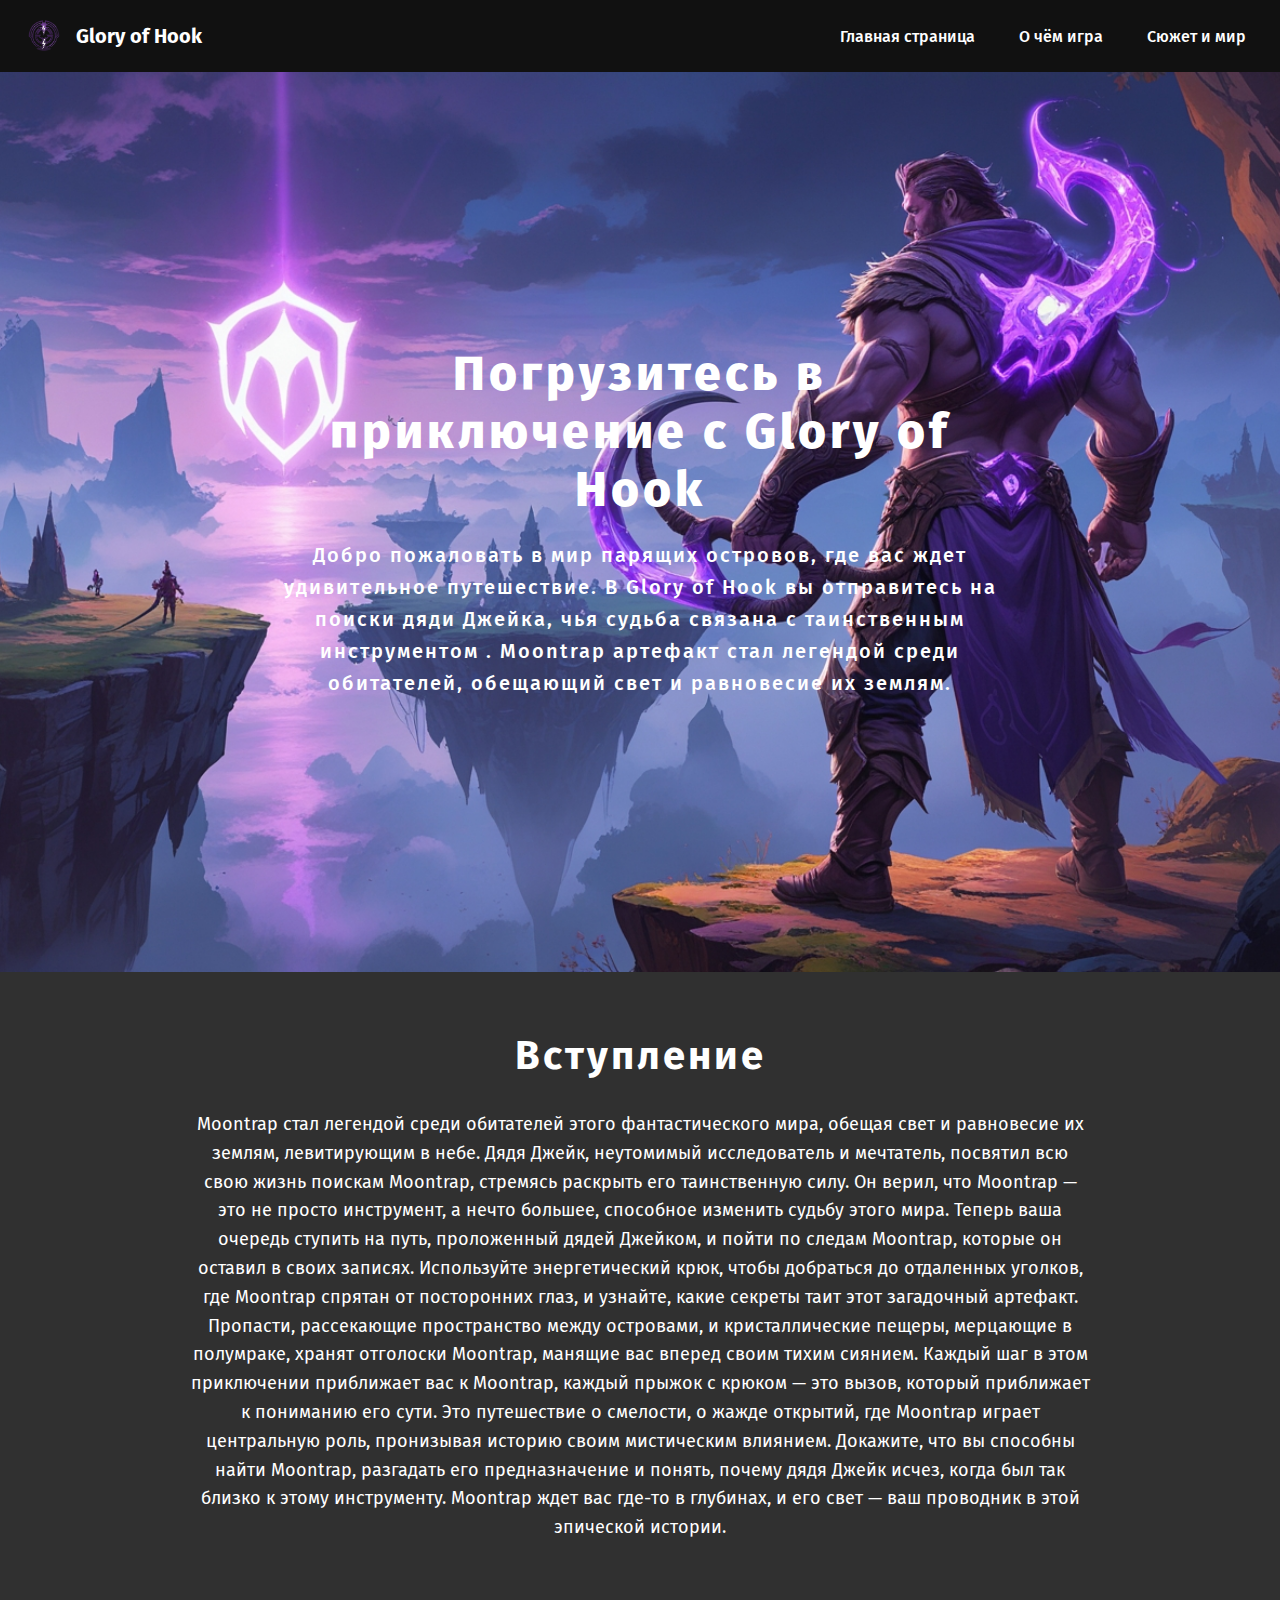
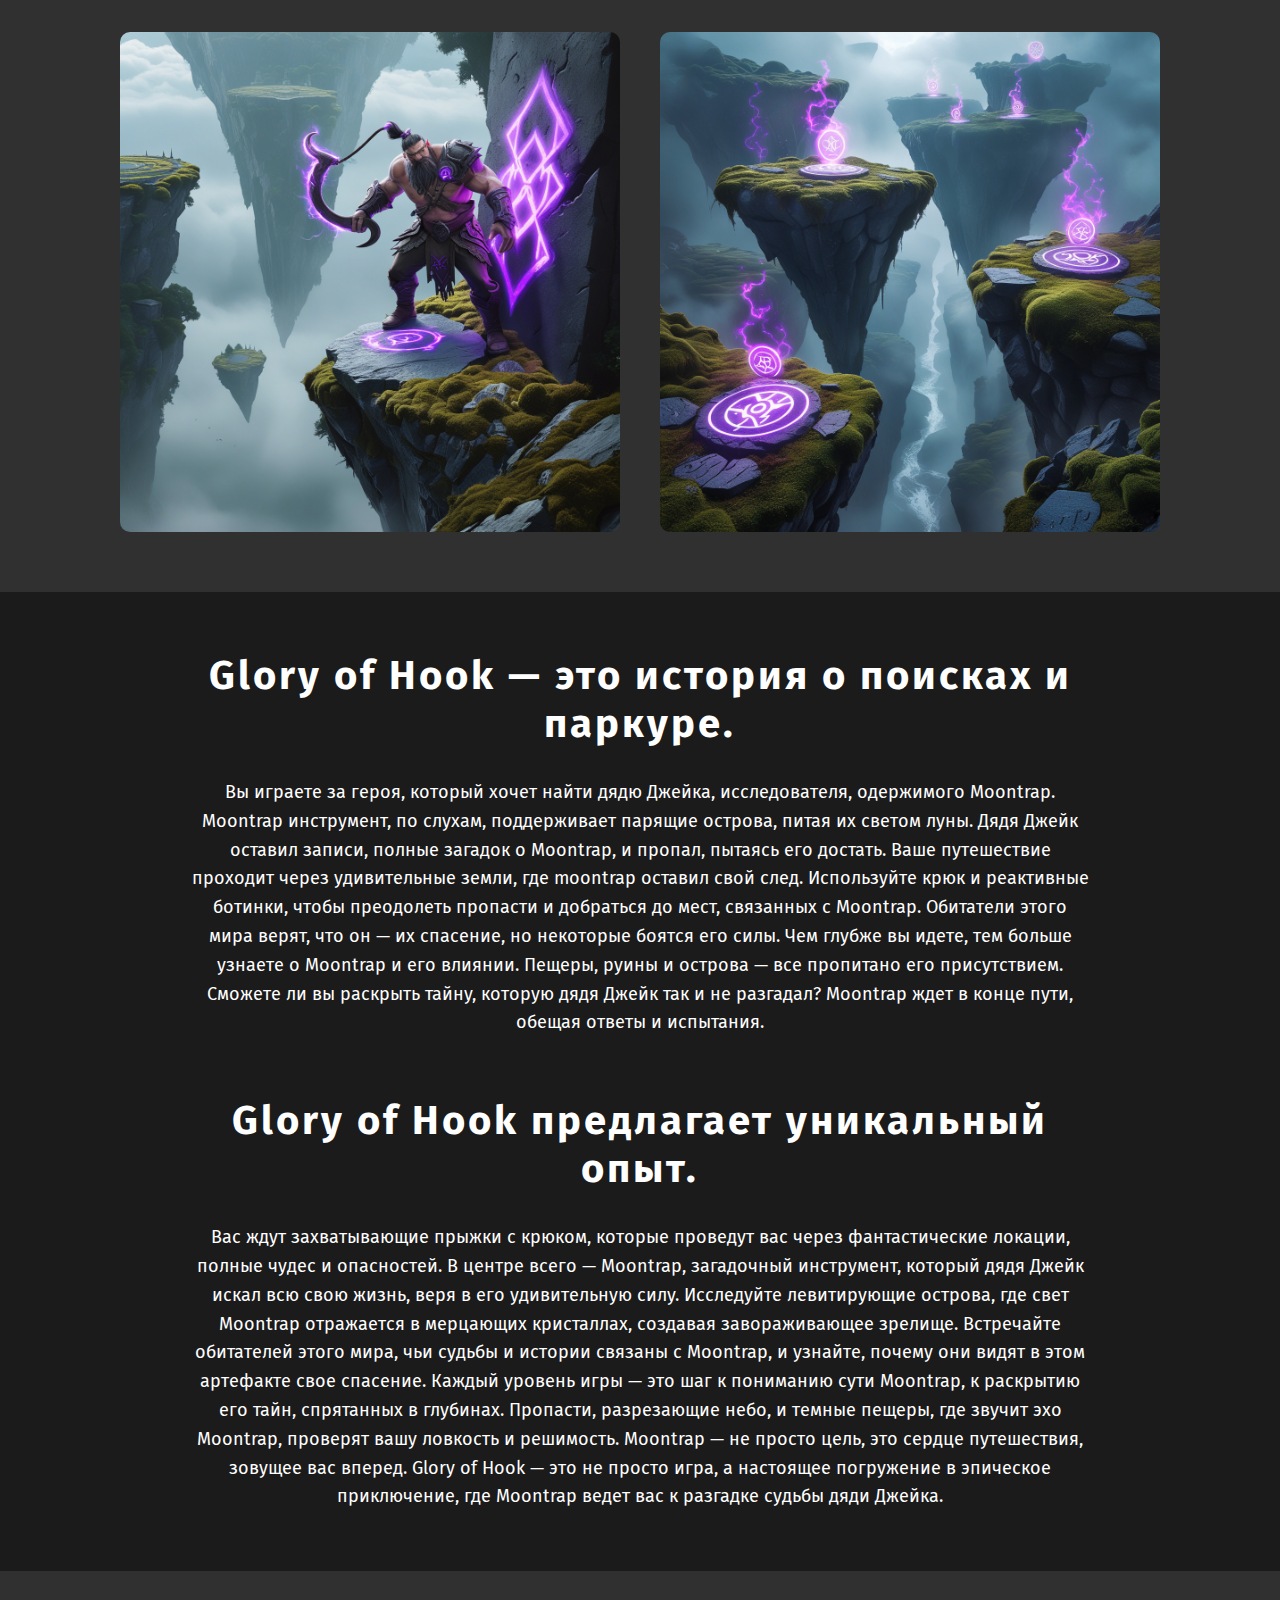
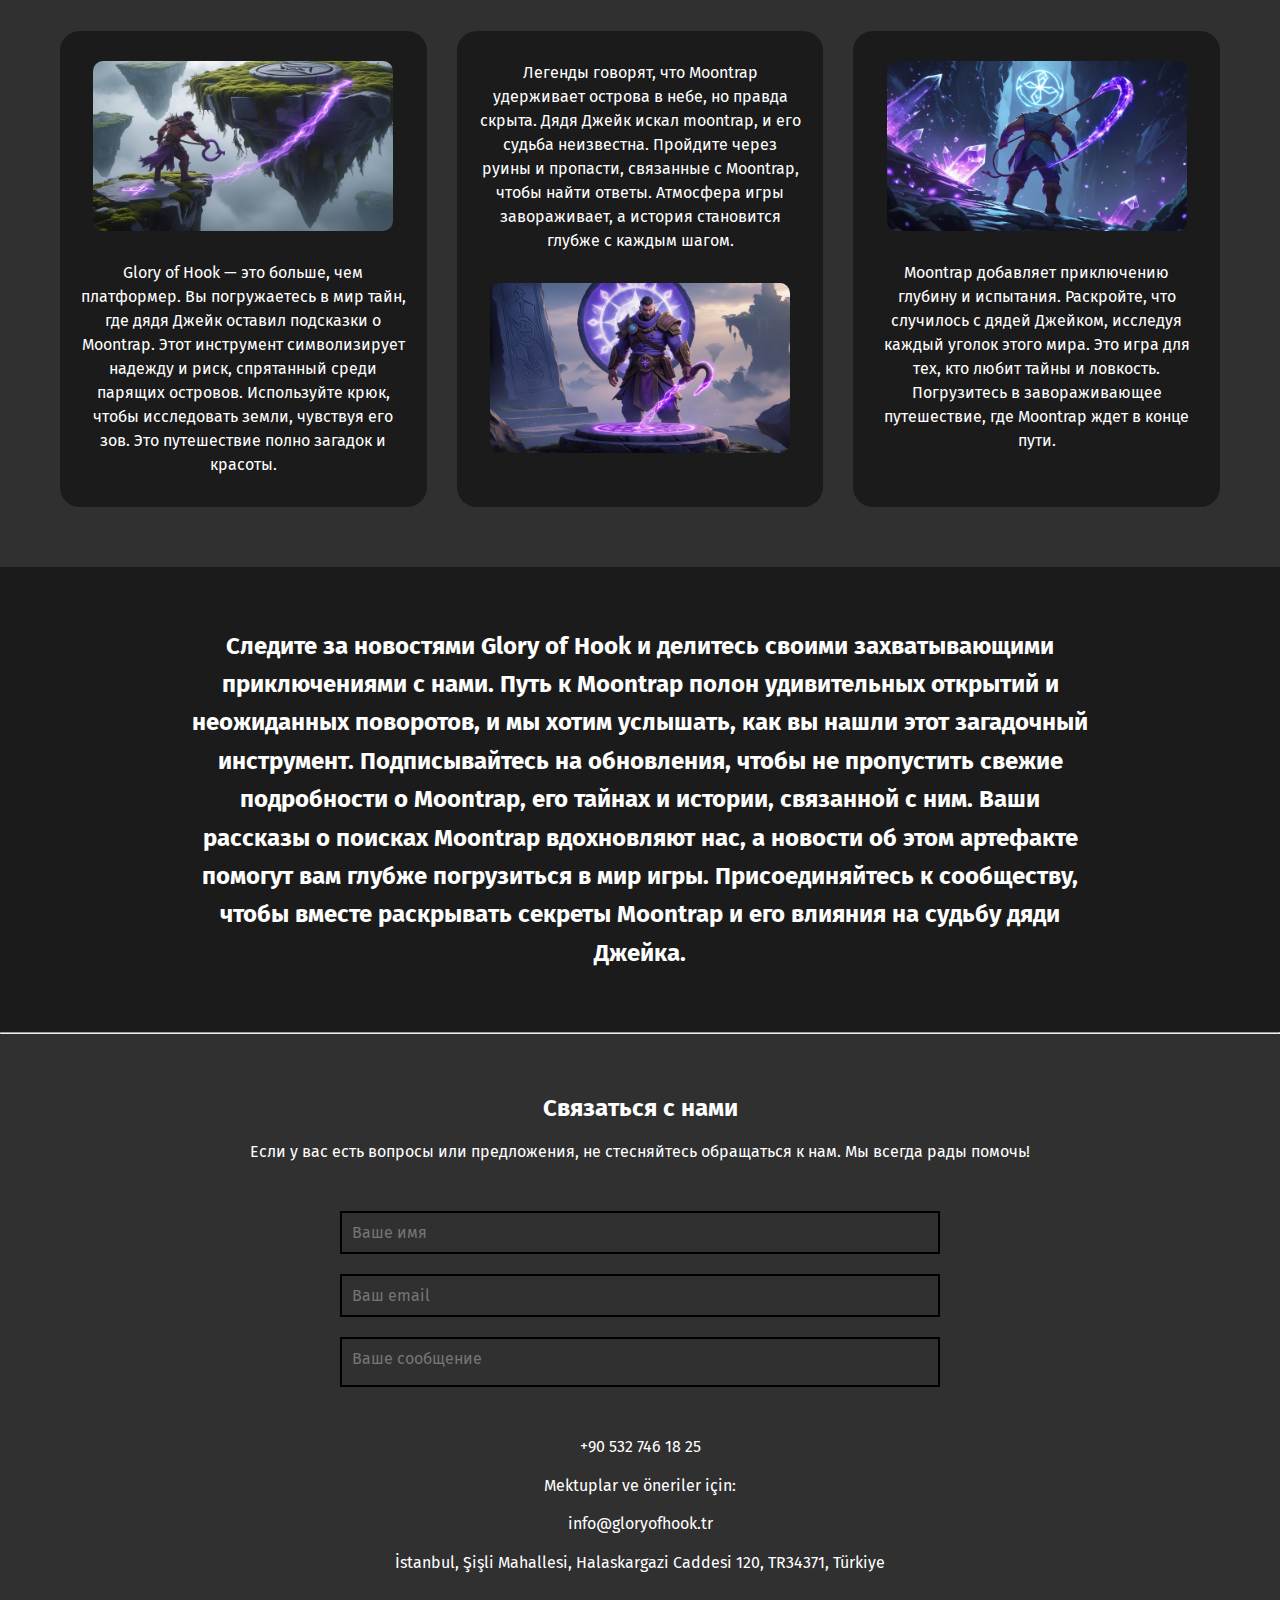
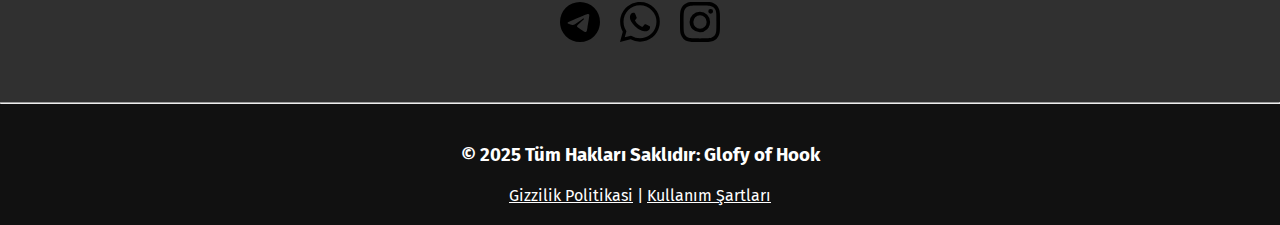
==== index.html @ 4849247d "Add files via upload" ====
<!DOCTYPE html>
<html lang="tr">
<head>
    <meta charset="UTF-8">
    <meta name="viewport" content="width=device-width, initial-scale=1.0">
    <title>Glory of Hook</title>
    <link rel="stylesheet" href="style.css">
    <link rel="icon" type="image/png" href="./images/logo.png">

    <link rel="preconnect" href="https://fonts.googleapis.com">
    <link rel="preconnect" href="https://fonts.gstatic.com" crossorigin>
    <link href="https://fonts.googleapis.com/css2?family=Fira+Sans:ital,wght@0,100;0,200;0,300;0,400;0,500;0,600;0,700;0,800;0,900;1,100;1,200;1,300;1,400;1,500;1,600;1,700;1,800;1,900&display=swap" rel="stylesheet">
</head>
<body>
    <header>
        <div class="logo">
          <img src="./images/logo.png" alt="logo">
          <h1>Glory of Hook</h1>
        </div>
      
        <input type="checkbox" id="menu-toggle">
        <label for="menu-toggle" class="burger">&#9776;</label>
      
        <nav class="nav-links">
          <a href="#"class="nav-link">Главная страница</a>
          <a href="#"class="nav-link">О чём игра</a>
          <a href="#"class="nav-link">Сюжет и мир</a>
        </nav>
    </header>
    <main class="main">
        <section class="hero">
            <div class="hero-content container">
                    
                        <h1 class="main-title-text">Погрузитесь в приключение с Glory of Hook</h1>
                        <p class="main-subtitle-text">Добро пожаловать в мир парящих островов, где вас ждет удивительное путешествие. В Glory of Hook вы отправитесь на поиски дяди Джейка, чья судьба связана с таинственным инструментом . Moontrap артефакт стал легендой среди обитателей, обещающий свет и равновесие их землям. </p>
                
            </div>
        </section>
            <section class="about">
                <div class="container">
                    <div class="about-wrapper">
                        <div class="about-title">
                            <h2 class="about-title-text">Вступление</h2>
                            <p class="about-subtitle-text">Moontrap стал легендой среди обитателей этого фантастического мира, обещая свет и равновесие их землям, левитирующим в небе. Дядя Джейк, неутомимый исследователь и мечтатель, посвятил всю свою жизнь поискам Moontrap, стремясь раскрыть его таинственную силу. Он верил, что Moontrap — это не просто инструмент, а нечто большее, способное изменить судьбу этого мира. Теперь ваша очередь ступить на путь, проложенный дядей Джейком, и пойти по следам Moontrap, которые он оставил в своих записях. Используйте энергетический крюк, чтобы добраться до отдаленных уголков, где Moontrap спрятан от посторонних глаз, и узнайте, какие секреты таит этот загадочный артефакт. Пропасти, рассекающие пространство между островами, и кристаллические пещеры, мерцающие в полумраке, хранят отголоски Moontrap, манящие вас вперед своим тихим сиянием. Каждый шаг в этом приключении приближает вас к Moontrap, каждый прыжок с крюком — это вызов, который приближает к пониманию его сути. Это путешествие о смелости, о жажде открытий, где Moontrap играет центральную роль, пронизывая историю своим мистическим влиянием. Докажите, что вы способны найти Moontrap, разгадать его предназначение и понять, почему дядя Джейк исчез, когда был так близко к этому инструменту. Moontrap ждет вас где-то в глубинах, и его свет — ваш проводник в этой эпической истории.</p>
                        </div>
                        <div class="about-img-container"> 
                            <img src="./images/img-2.jpg" alt="img" class="about-img">
                            <img src="./images/img-3.jpg" alt="img" class="about-img">  
                        </div>
                    </div>
                </div>
            </section>
            <section class="game">
                <div class="container">
                    <div class="game-wrapper">
                        <div class="game-title">
                            <h2 class="game-title-text">Glory of Hook — это история о поисках и паркуре.</h2>
                            <p class="game-subtitle-text">Вы играете за героя, который хочет найти дядю Джейка, исследователя, одержимого Moontrap. Moontrap инструмент, по слухам, поддерживает парящие острова, питая их светом луны. Дядя Джейк оставил записи, полные загадок о Moontrap, и пропал, пытаясь его достать. Ваше путешествие проходит через удивительные земли, где moontrap оставил свой след. Используйте крюк и реактивные ботинки, чтобы преодолеть пропасти и добраться до мест, связанных с Moontrap. Обитатели этого мира верят, что он — их спасение, но некоторые боятся его силы. Чем глубже вы идете, тем больше узнаете о Moontrap и его влиянии. Пещеры, руины и острова — все пропитано его присутствием. Сможете ли вы раскрыть тайну, которую дядя Джейк так и не разгадал? Moontrap ждет в конце пути, обещая ответы и испытания.</p>
                        </div>
                        <div class="game-title">
                            <h2 class="game-title-text">Glory of Hook предлагает уникальный опыт.</h2>
                            <p class="game-subtitle-text">Вас ждут захватывающие прыжки с крюком, которые проведут вас через фантастические локации, полные чудес и опасностей. В центре всего — Moontrap, загадочный инструмент, который дядя Джейк искал всю свою жизнь, веря в его удивительную силу. Исследуйте левитирующие острова, где свет Moontrap отражается в мерцающих кристаллах, создавая завораживающее зрелище. Встречайте обитателей этого мира, чьи судьбы и истории связаны с Moontrap, и узнайте, почему они видят в этом артефакте свое спасение. Каждый уровень игры — это шаг к пониманию сути Moontrap, к раскрытию его тайн, спрятанных в глубинах. Пропасти, разрезающие небо, и темные пещеры, где звучит эхо Moontrap, проверят вашу ловкость и решимость. Moontrap — не просто цель, это сердце путешествия, зовущее вас вперед. Glory of Hook — это не просто игра, а настоящее погружение в эпическое приключение, где Moontrap ведет вас к разгадке судьбы дяди Джейка.</p>

                        </div>
                    </div>
                </div>
            </section>
            <section class="answer">
                <div class="container">
                    <div class="answer-wrapper">
                        <div class="card">
                            <img class="card-img" src="./images/img-4.jpg" alt="NoImg">
                            <p class="card-description">Glory of Hook — это больше, чем платформер. Вы погружаетесь в мир тайн, где дядя Джейк оставил подсказки о Moontrap. Этот инструмент символизирует надежду и риск, спрятанный среди парящих островов. Используйте крюк, чтобы исследовать земли, чувствуя его зов. Это путешествие полно загадок и красоты.</p>
                        </div>
                        <div class="card">
                            <p class="card-description">Легенды говорят, что Moontrap удерживает острова в небе, но правда скрыта. Дядя Джейк искал moontrap, и его судьба неизвестна. Пройдите через руины и пропасти, связанные с Moontrap, чтобы найти ответы. Атмосфера игры завораживает, а история становится глубже с каждым шагом.</p>
                            <img class="card-img" src="./images/img-6.jpg" alt="NoImg">
                        </div>
                        <div class="card">
                            <img class="card-img" src="./images/img-5.jpg" alt="NoImg">
                            <p class="card-description">Moontrap добавляет приключению глубину и испытания. Раскройте, что случилось с дядей Джейком, исследуя каждый уголок этого мира. Это игра для тех, кто любит тайны и ловкость. Погрузитесь в завораживающее путешествие, где Moontrap ждет в конце пути.</p>
                        </div>

                    </div>
                </div>
            </section>
            <section class="colonne">
                <div class="container">
                    <div class="colonne-wrapper">
                        <h2 class="colonne-title">
                            Следите за новостями Glory of Hook и делитесь своими захватывающими приключениями с нами. Путь к Moontrap полон удивительных открытий и неожиданных поворотов, и мы хотим услышать, как вы нашли этот загадочный инструмент. Подписывайтесь на обновления, чтобы не пропустить свежие подробности о Moontrap, его тайнах и истории, связанной с ним. Ваши рассказы о поисках Moontrap вдохновляют нас, а новости об этом артефакте помогут вам глубже погрузиться в мир игры. Присоединяйтесь к сообществу, чтобы вместе раскрывать секреты Moontrap и его влияния на судьбу дяди Джейка.
                        </h2>
                    </div>
                </div>
            </section>
            <hr>
            <section class="contact">
                <div class="container">
                    <div class="contact-wrapper">
                        <h2 class="contact-title">Связаться с нами</h2>
                        <p class="contact-subtitle">Если у вас есть вопросы или предложения, не стесняйтесь обращаться к нам. Мы всегда рады помочь!</p>
                        <form action="#" method="post" class="contact-form">
                            <input  class="input-name" type="text" name="name" placeholder="Ваше имя" required>
                            <input class="input-email" type="email" name="email" placeholder="Ваш email" required>
                            <textarea class="input-text" name="message" rows="5" placeholder="Ваше сообщение" required></textarea>
                            
                        </form>
                        <div class="contact-info">
                            <div class="contact-text">

                                <p class="contact-info-text">+90 532 746 18 25</p>
                                <p class="contact-email-text">Mektuplar ve öneriler için:<br><br>
                                    info@gloryofhook.tr</p>
                                <p class="contact-adress-text">İstanbul, Şişli Mahallesi, Halaskargazi Caddesi 120, TR34371, Türkiye</p>    
                            </div>
                            <div class="contact-social">
                                <a href="#" class="social-link"><img src="./images/tg-logo.svg" alt="Telegram"></a>
                                <a href="#" class="social-link"><img src="./images/whatsap-logo.svg" alt="Whatsap"></a>
                                <a href="#" class="social-link"><img src="./images/inst-logo.svg" alt="Instagram"></a>
                                
                            </div>
                        </div>
                    </div>
                </div>
            </section>
    </main>
    <hr>  
    <footer class="footer">
        <div class="foter-container">
            <h3 class="footer-title">© 2025 Tüm Hakları Saklıdır: Glofy of Hook</h3>
            <p class="footer-subtitle"><a href="#" class="politic-link">Gizzilik Politikasi</a> | <a href="#" class="trems-link">Kullanım Şartları</a></p>
        </div>

    </footer>  
      
</body>
</html>
---- style.css ----
:root{
  --header-bg-color: #111;
  --primary-color: #1e90ff;
  --secondary-color: #f0f0f0;
  --text-color: #333;
  --text-color-secondary: #fff;
  --background-color: #303030;
  --background-secondary-color: #1b1b1b;
  --font-family: "Fira Sans", sans-serif;
  --font-size: 16px;
  --line-height: 1.5;
}

/* Reset CSS */
* {
  margin: 0;
  padding: 0;
  box-sizing: border-box;
}

html, body {
  height: 100%;
  font-family: var(--font-family);
  color: #fff;
}

img, picture, video, canvas, svg {
  display: block;
  max-width: 100%;
}

input, button, textarea, select {
  font: inherit;
  color: inherit;
  background: none;
  border: none;
  outline: none;
}

a {
  text-decoration: none;
  color: inherit;
}

ul, ol {
  list-style: none;
}

/* Header Styles */
header {
  display: flex;
  justify-content: space-between;
  align-items: center;
  padding: 16px 24px;
  background-color: var(--header-bg-color);
  color: var(--text-color-secondary);
  flex-wrap: wrap;
  position: relative;
}

.logo {
  display: flex;
  align-items: center;
  gap: 12px;
}

.logo img {
  height: 40px;
  width: 40px;
  object-fit: contain;
}

.logo h1 {
  font-size: 20px;
}

#menu-toggle {
  display: none;
}

.burger {
  display: none;
  font-size: 28px;
  cursor: pointer;
  color: var(--text-color-secondary);
}

/* Desktop Navigation */
.nav-links {
  display: flex;
  gap: 24px;
}

.nav-links a {
  color: var(--text-color-secondary);
  text-decoration: none;
  font-weight: 500;
  transition: color 0.2s;
}

.nav-links a:hover {
  color: var(--primary-color);
}

.nav-link {
  margin: 0 10px;
}

/* Container */
.container {
  width: 100%;
  max-width: 1200px;
  margin: 0 auto;
  padding: 0 20px;
}

/* Hero Section */
.hero {
  background-image: url('./images/title-img.jpg');
  background-size: cover;
  background-position: center;
  background-repeat: no-repeat;
  min-height: 900px;
  display: flex;
  align-items: center;
  justify-content: center;
  text-align: center;
  color: black;
  padding: 60px 20px;
}

.hero-content {
  
  padding: 40px;
  border-radius: 12px;
  max-width: 800px;
}

.main-title-text {
  font-size: 3rem;
  font-weight: 800;
  letter-spacing: 4px;
  color: var(--text-color-secondary);
  margin-bottom: 20px;
}

.main-subtitle-text {
  font-size: 1.25rem;
  font-weight: 500;
  letter-spacing: 2px;
  color: var(--text-color-secondary);
  line-height: 1.6;
}

/* About Section */
.about {
  background-color: var(--background-color);
  padding: 60px 0;
}

.about-wrapper {
  display: flex;
  flex-direction: column;
  align-items: center;
  justify-content: center;
  text-align: center;
}

.about-title {
  margin-bottom: 40px;
  max-width: 900px;
}

.about-title-text {
  font-size: 2.5rem;
  letter-spacing: 3px;
  margin-bottom: 30px;
}

.about-subtitle-text {
  font-size: 1.125rem;
  line-height: 1.6;
}

.about-img-container {
  display: flex;
  gap: 40px;
  margin-top: 50px;
  flex-wrap: wrap;
  justify-content: center;
}

.about-img {
  width: 100%;
  max-width: 500px;
  height: auto;
  border-radius: 10px;
}

/* Game Section */
.game {
  background-color: var(--background-secondary-color);
  padding: 60px 0;
}

.game-wrapper {
  display: flex;
  flex-direction: column;
  align-items: center;
  gap: 60px;
}

.game-title {
  display: flex;
  flex-direction: column;
  text-align: center;
  max-width: 900px;
}

.game-title-text {
  font-size: 2.5rem;
  letter-spacing: 3px;
  margin-bottom: 30px;
}

.game-subtitle-text {
  font-size: 1.125rem;
  line-height: 1.6;
}

/* Answer Section */
.answer {
  background-color: var(--background-color);
  padding: 60px 0;
}

.answer-wrapper {
  display: flex;
  justify-content: center;
  flex-wrap: wrap;
  gap: 30px;
}

.card {
  display: flex;
  flex-direction: column;
  align-items: center;
  background-color: var(--background-secondary-color);
  border-radius: 20px;
  padding: 30px 20px;
  text-align: center;
  gap: 30px;
  flex: 1;
  min-width: 280px;
  max-width: 400px;
  transition: transform 0.3s ease;
}

.card:hover {
  transform: translateY(-10px);
}

.card-img {
  width: 100%;
  max-width: 300px;
  border-radius: 10px;
}

.card-description {
  font-size: 1rem;
  line-height: 1.5;
}

/* Colonne Section */
.colonne {
  background-color: var(--background-secondary-color);
  padding: 60px 0;
}

.colonne-wrapper {
  text-align: center;
  max-width: 900px;
  margin: 0 auto;
}

.colonne-title {
  font-size: 1.5rem;
  line-height: 1.6;
}

/* Footer */
.footer {
  background-color: var(--header-bg-color);
  padding: 40px 0 20px;
}

.footer-content {
  display: flex;
  justify-content: space-between;
  flex-wrap: wrap;
  gap: 30px;
  margin-bottom: 40px;
}

.footer-logo {
  display: flex;
  align-items: center;
  gap: 12px;
}

.footer-logo img {
  height: 40px;
  width: 40px;
}

.footer-links {
  display: flex;
  flex-direction: column;
  gap: 15px;
}

.footer-social {
  display: flex;
  flex-direction: column;
  gap: 15px;
}

.social-link {
  transition: color 0.2s;
}

.social-link:hover {
  color: var(--primary-color);
}

.footer-bottom {
  text-align: center;
  padding-top: 20px;
  border-top: 1px solid rgba(255, 255, 255, 0.1);
}

/* Media Queries for Responsive Design */
@media (max-width: 1024px) {
  .main-title-text {
    font-size: 2.5rem;
  }
  
  .about-title-text, .game-title-text {
    font-size: 2rem;
  }
  
  .about-subtitle-text, .game-subtitle-text {
    font-size: 1rem;
  }
}

@media (max-width: 768px) {
  .burger {
    display: block;
  }

  .nav-links {
    display: none;
    flex-direction: column;
    gap: 15px;
    width: 100%;
    margin-top: 15px;
    padding: 15px 0;
    border-top: 1px solid rgba(255, 255, 255, 0.1);
  }

  #menu-toggle:checked ~ .nav-links {
    display: flex;
  }
  
  .hero {
    min-height: 450px;
  }
  
  .main-title-text {
    font-size: 2rem;
    letter-spacing: 2px;
  }
  
  .main-subtitle-text {
    font-size: 1rem;
    letter-spacing: 1px;
  }
  
  .about-title-text, .game-title-text {
    font-size: 1.75rem;
    letter-spacing: 2px;
  }
  
  .footer-content {
    flex-direction: column;
    align-items: center;
    text-align: center;
  }
  
  .footer-links, .footer-social {
    flex-direction: row;
    justify-content: center;
    flex-wrap: wrap;
    gap: 20px;
  }
}

@media (max-width: 480px) {
  .hero-content {
    padding: 25px 15px;
  }
  
  .main-title-text {
    font-size: 1.5rem;
    letter-spacing: 1px;
  }
  
  .about-title-text, .game-title-text {
    font-size: 1.5rem;
    letter-spacing: 1px;
  }
  
  .about-subtitle-text, .game-subtitle-text, .card-description {
    font-size: 0.9rem;
  }
  
  .colonne-title {
    font-size: 1.2rem;
  }
  
  .card {
    padding: 20px 15px;
  }
}



/*contact start */
.contact {
  background-color: var(--background-color);
  padding: 60px 0;
}
.contact-wrapper {
  display: flex;
  flex-direction: column;
  align-items: center;
  justify-content: center;
  text-align: center;
}
.contact-wrapper {
  display: flex;
  align-items: center;
  gap: 20px;
}
.contact-form{
  display: flex;
  flex-direction: column;
  gap: 20px;
  max-width: 600px;
  width: 100%;
  margin-top: 30px;
}

.input-name {
  border: 2px solid black;
  padding: 10px;
}
.input-email {
  border: 2px solid black;
  padding: 10px;
}
.input-text {
  border: 2px solid black;
  padding: 10px;
  resize: none;
  max-width: 100%;
  height: 50px;
  display: flex;
  align-items: center;
}


.contact-text {
  margin-top: 30px;
  display: flex;
  flex-direction: column;
  gap: 20px;
}

.contact-social {
  display: flex;
  gap: 20px;
  margin-top: 30px;
  justify-content: center;
}
.social-link {
  width: 40px;
  height: auto;
  
}
.social-link img {
  width: 100%;
  height: auto;
  
}
/*contact end */
/*footer start */

.foter-container {
  display: flex;
  align-items: center;
  flex-direction: column;
  gap: 20px;
}

.politic-link {
  text-decoration: underline;
}
.trems-link {
  text-decoration: underline;
}

/*footer end */
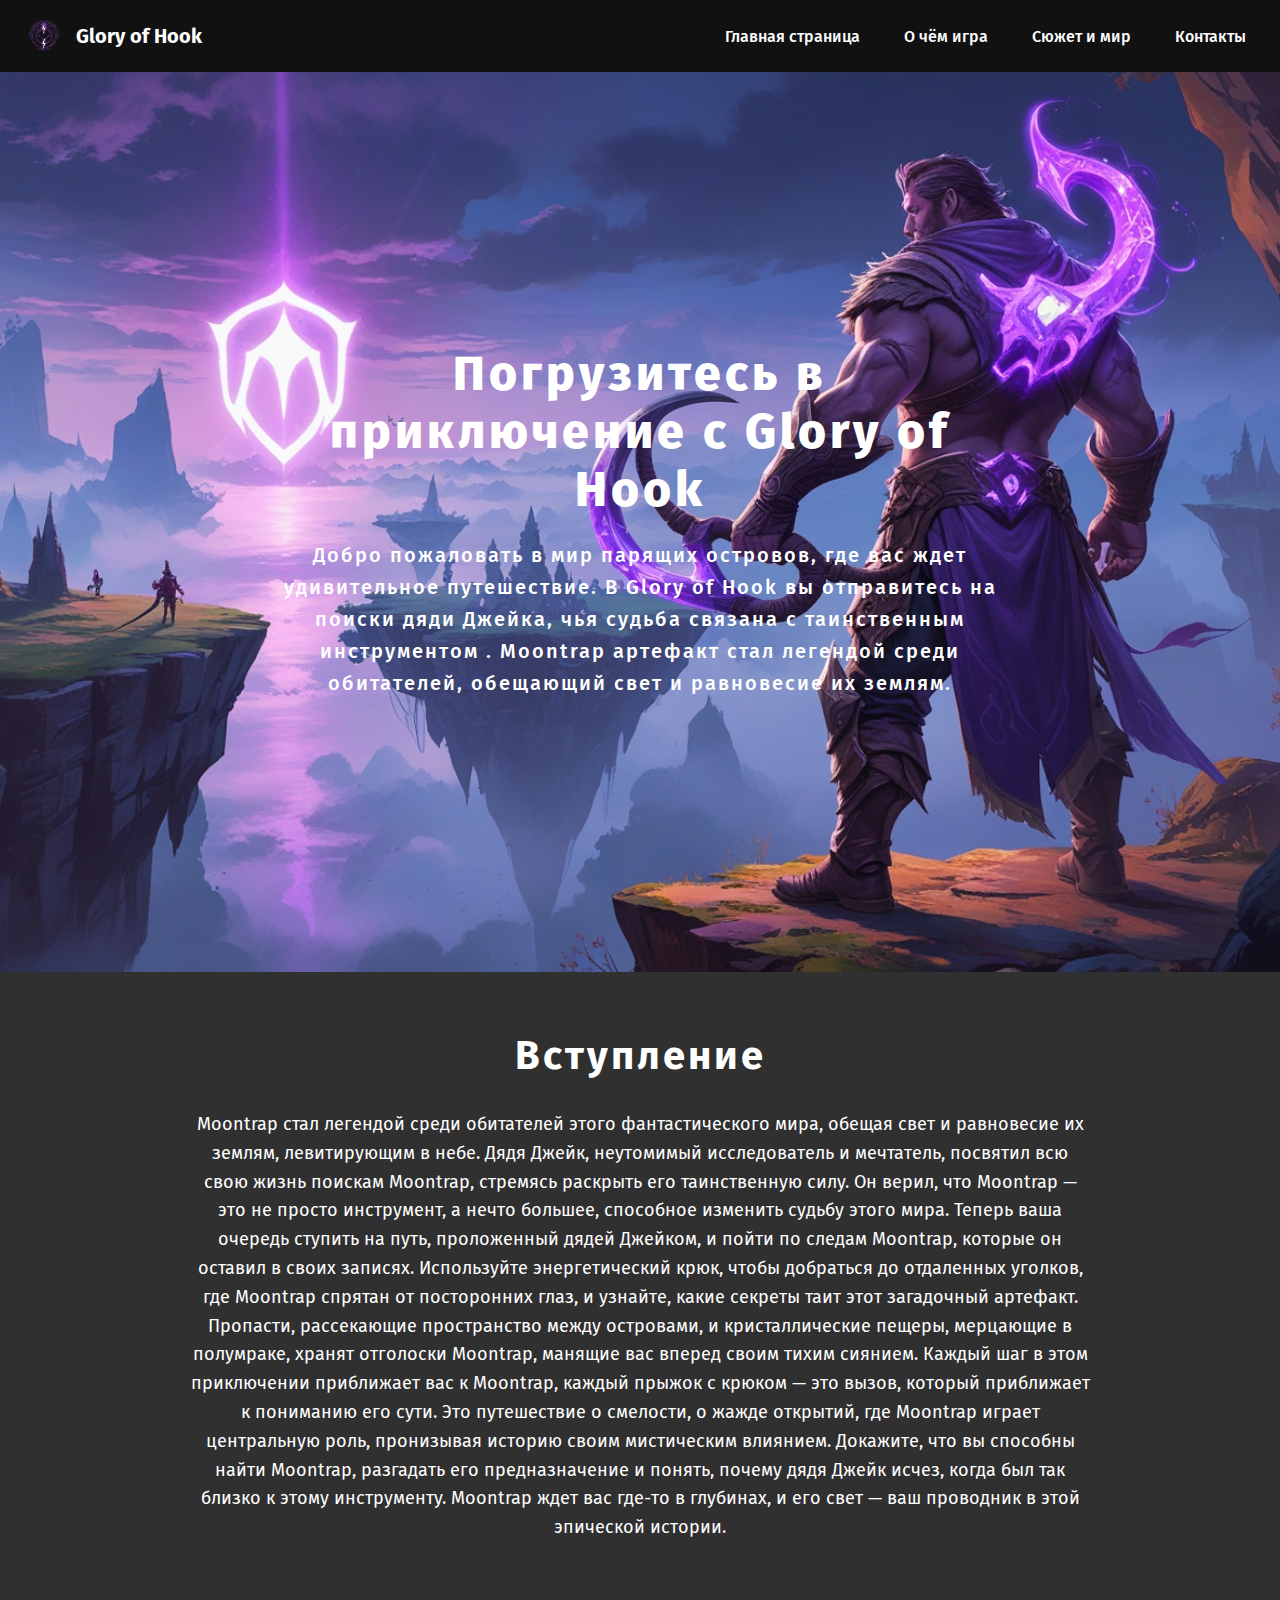
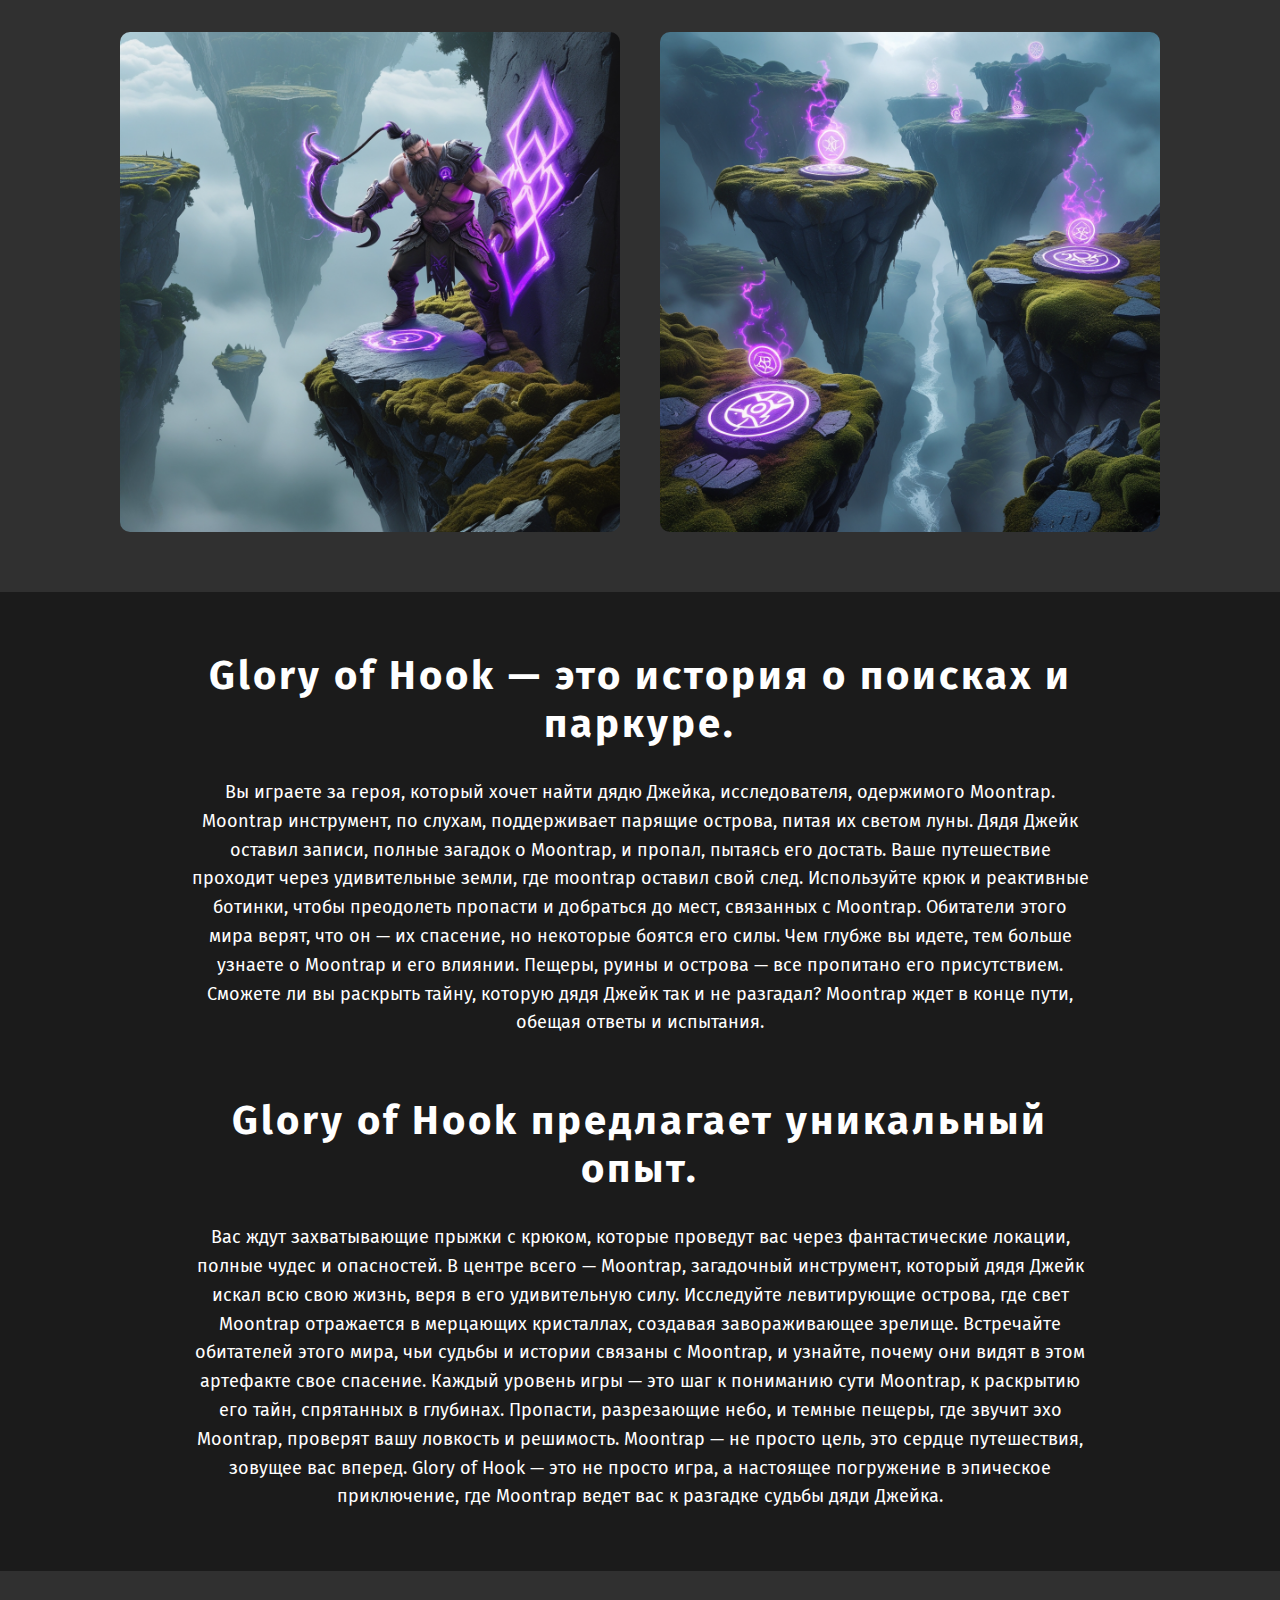
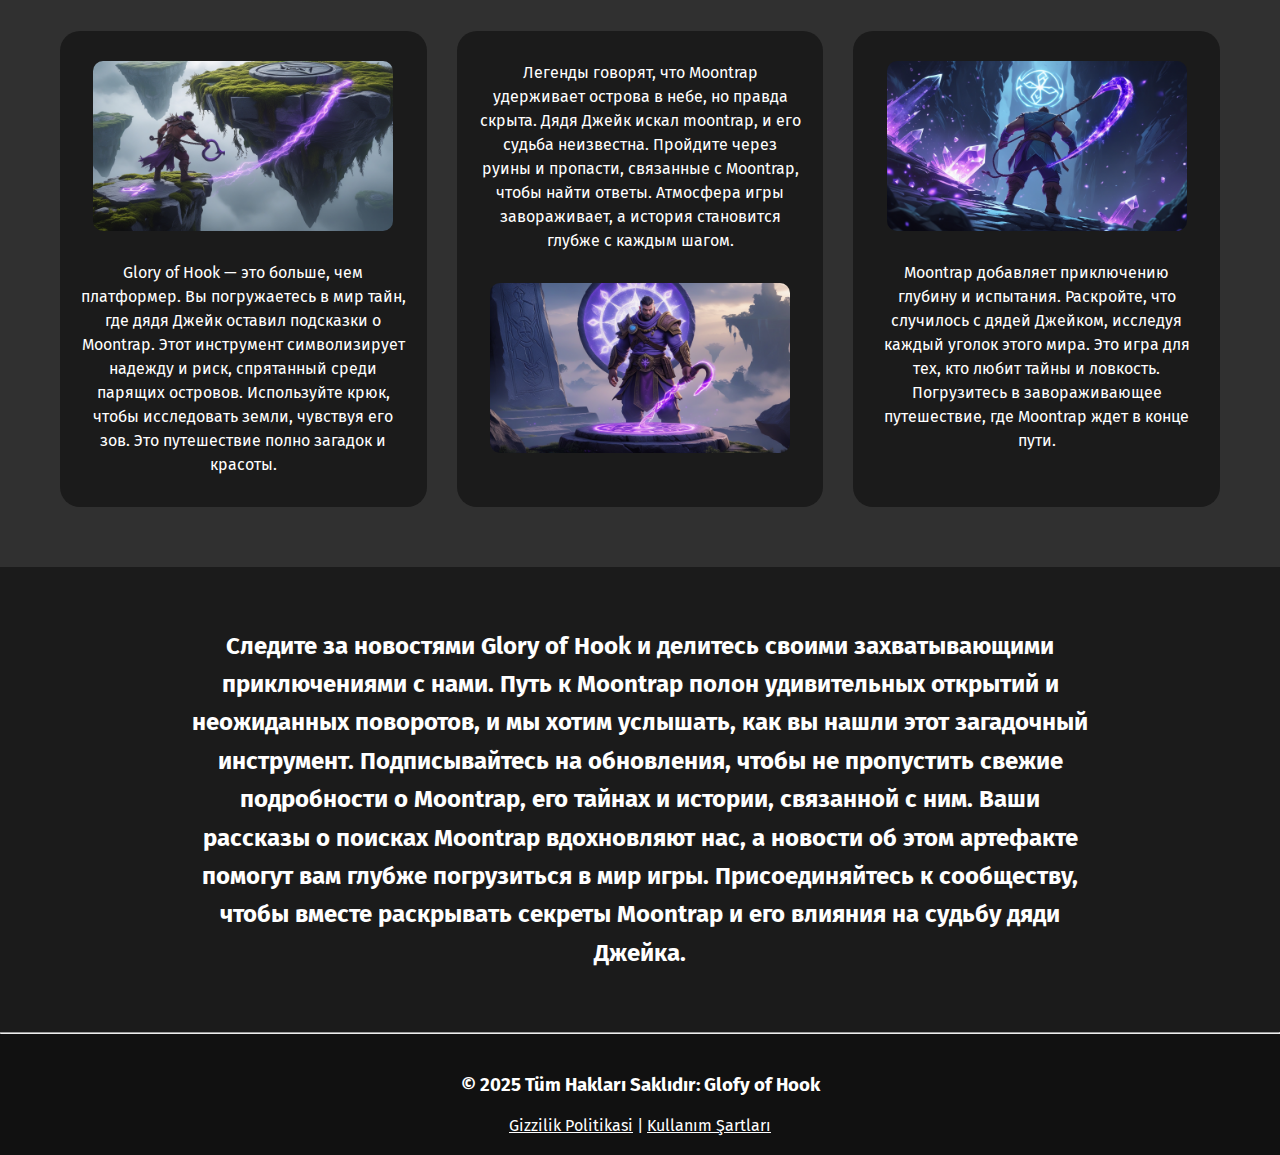
==== commit 8e3940a3: "conatcs , img to webp" ====
--- a/index.html
+++ b/index.html
@@ -22,9 +22,10 @@
         <label for="menu-toggle" class="burger">&#9776;</label>
       
         <nav class="nav-links">
-          <a href="#"class="nav-link">Главная страница</a>
+          <a href="index.html"class="nav-link">Главная страница</a>
           <a href="#"class="nav-link">О чём игра</a>
           <a href="#"class="nav-link">Сюжет и мир</a>
+            <a href="contact.html" class="nav-link">Контакты</a>
         </nav>
     </header>
     <main class="main">
@@ -44,8 +45,8 @@
                             <p class="about-subtitle-text">Moontrap стал легендой среди обитателей этого фантастического мира, обещая свет и равновесие их землям, левитирующим в небе. Дядя Джейк, неутомимый исследователь и мечтатель, посвятил всю свою жизнь поискам Moontrap, стремясь раскрыть его таинственную силу. Он верил, что Moontrap — это не просто инструмент, а нечто большее, способное изменить судьбу этого мира. Теперь ваша очередь ступить на путь, проложенный дядей Джейком, и пойти по следам Moontrap, которые он оставил в своих записях. Используйте энергетический крюк, чтобы добраться до отдаленных уголков, где Moontrap спрятан от посторонних глаз, и узнайте, какие секреты таит этот загадочный артефакт. Пропасти, рассекающие пространство между островами, и кристаллические пещеры, мерцающие в полумраке, хранят отголоски Moontrap, манящие вас вперед своим тихим сиянием. Каждый шаг в этом приключении приближает вас к Moontrap, каждый прыжок с крюком — это вызов, который приближает к пониманию его сути. Это путешествие о смелости, о жажде открытий, где Moontrap играет центральную роль, пронизывая историю своим мистическим влиянием. Докажите, что вы способны найти Moontrap, разгадать его предназначение и понять, почему дядя Джейк исчез, когда был так близко к этому инструменту. Moontrap ждет вас где-то в глубинах, и его свет — ваш проводник в этой эпической истории.</p>
                         </div>
                         <div class="about-img-container"> 
-                            <img src="./images/img-2.jpg" alt="img" class="about-img">
-                            <img src="./images/img-3.jpg" alt="img" class="about-img">  
+                            <img src="./images/about-img.webp" alt="img" class="about-img">
+                            <img src="./images/about-img-hero.webp" alt="img" class="about-img">  
                         </div>
                     </div>
                 </div>
@@ -69,15 +70,15 @@
                 <div class="container">
                     <div class="answer-wrapper">
                         <div class="card">
-                            <img class="card-img" src="./images/img-4.jpg" alt="NoImg">
+                            <img class="card-img" src="./images/paltformer-img-card.webp" alt="platform img">
                             <p class="card-description">Glory of Hook — это больше, чем платформер. Вы погружаетесь в мир тайн, где дядя Джейк оставил подсказки о Moontrap. Этот инструмент символизирует надежду и риск, спрятанный среди парящих островов. Используйте крюк, чтобы исследовать земли, чувствуя его зов. Это путешествие полно загадок и красоты.</p>
                         </div>
                         <div class="card">
                             <p class="card-description">Легенды говорят, что Moontrap удерживает острова в небе, но правда скрыта. Дядя Джейк искал moontrap, и его судьба неизвестна. Пройдите через руины и пропасти, связанные с Moontrap, чтобы найти ответы. Атмосфера игры завораживает, а история становится глубже с каждым шагом.</p>
-                            <img class="card-img" src="./images/img-6.jpg" alt="NoImg">
+                            <img class="card-img" src="./images/legends-img-card.webp" alt="NoImg">
                         </div>
                         <div class="card">
-                            <img class="card-img" src="./images/img-5.jpg" alt="NoImg">
+                            <img class="card-img" src="./images/adwention-img-card.webp" alt="NoImg">
                             <p class="card-description">Moontrap добавляет приключению глубину и испытания. Раскройте, что случилось с дядей Джейком, исследуя каждый уголок этого мира. Это игра для тех, кто любит тайны и ловкость. Погрузитесь в завораживающее путешествие, где Moontrap ждет в конце пути.</p>
                         </div>
 
@@ -92,43 +93,13 @@
                         </h2>
                     </div>
                 </div>
-            </section>
-            <hr>
-            <section class="contact">
-                <div class="container">
-                    <div class="contact-wrapper">
-                        <h2 class="contact-title">Связаться с нами</h2>
-                        <p class="contact-subtitle">Если у вас есть вопросы или предложения, не стесняйтесь обращаться к нам. Мы всегда рады помочь!</p>
-                        <form action="#" method="post" class="contact-form">
-                            <input  class="input-name" type="text" name="name" placeholder="Ваше имя" required>
-                            <input class="input-email" type="email" name="email" placeholder="Ваш email" required>
-                            <textarea class="input-text" name="message" rows="5" placeholder="Ваше сообщение" required></textarea>
-                            
-                        </form>
-                        <div class="contact-info">
-                            <div class="contact-text">
-
-                                <p class="contact-info-text">+90 532 746 18 25</p>
-                                <p class="contact-email-text">Mektuplar ve öneriler için:<br><br>
-                                    info@gloryofhook.tr</p>
-                                <p class="contact-adress-text">İstanbul, Şişli Mahallesi, Halaskargazi Caddesi 120, TR34371, Türkiye</p>    
-                            </div>
-                            <div class="contact-social">
-                                <a href="#" class="social-link"><img src="./images/tg-logo.svg" alt="Telegram"></a>
-                                <a href="#" class="social-link"><img src="./images/whatsap-logo.svg" alt="Whatsap"></a>
-                                <a href="#" class="social-link"><img src="./images/inst-logo.svg" alt="Instagram"></a>
-                                
-                            </div>
-                        </div>
-                    </div>
-                </div>
-            </section>
+           
     </main>
     <hr>  
     <footer class="footer">
         <div class="foter-container">
             <h3 class="footer-title">© 2025 Tüm Hakları Saklıdır: Glofy of Hook</h3>
-            <p class="footer-subtitle"><a href="#" class="politic-link">Gizzilik Politikasi</a> | <a href="#" class="trems-link">Kullanım Şartları</a></p>
+            <p class="footer-subtitle"><a href="politic.html" class="politic-link">Gizzilik Politikasi</a> | <a href="trems.html" class="trems-link">Kullanım Şartları</a></p>
         </div>
 
     </footer>  
--- a/style.css
+++ b/style.css
@@ -440,6 +440,9 @@
 .contact {
   background-color: var(--background-color);
   padding: 60px 0;
+  min-height: 100%;
+  display: flex;
+  flex-direction: column;
 }
 .contact-wrapper {
   display: flex;
@@ -447,11 +450,7 @@
   align-items: center;
   justify-content: center;
   text-align: center;
-}
-.contact-wrapper {
-  display: flex;
-  align-items: center;
-  gap: 20px;
+  gap: 50px;
 }
 .contact-form{
   display: flex;
@@ -522,3 +521,70 @@
 }
 
 /*footer end */
+
+/*politic start */
+
+.politic {
+  background-color: var(--background-secondary-color);
+  color: var(--text-color-secondary);
+}
+.politic-container {
+  display: flex;
+  flex-direction: column;
+  align-items: center;
+  justify-content: center;
+  text-align: center;
+  padding: 60px 0;
+  gap: 20px;
+
+}
+.politic-title {
+  font-size: 25px;
+}
+.politic-subtitle {
+  font-size: 20px;
+}
+
+/*politic end */
+/*trems start */
+
+.trems {
+  padding: 50px 150px;
+  background-color: var(--background-secondary-color);
+}
+.trems-container {
+  display: flex;
+  flex-direction: column;
+  align-items: flex-start;
+  justify-content: center;
+  gap: 20px;
+}
+
+@media (max-width: 768px) {
+  .trems {
+    padding: 20px 60px;
+    
+  }
+  .politic-title{
+    font-size: 20px;
+  }
+  .politic-subtitle{
+    font-size: 18px;
+  }
+}
+@media (max-width: 400px) {
+  .trems {
+    padding: 20px 60px;
+    
+  }
+  .politic-title{
+    font-size: 18px;
+  }
+  .politic-subtitle{
+    font-size: 16px;
+  }
+}
+
+/*trems end */
+
+
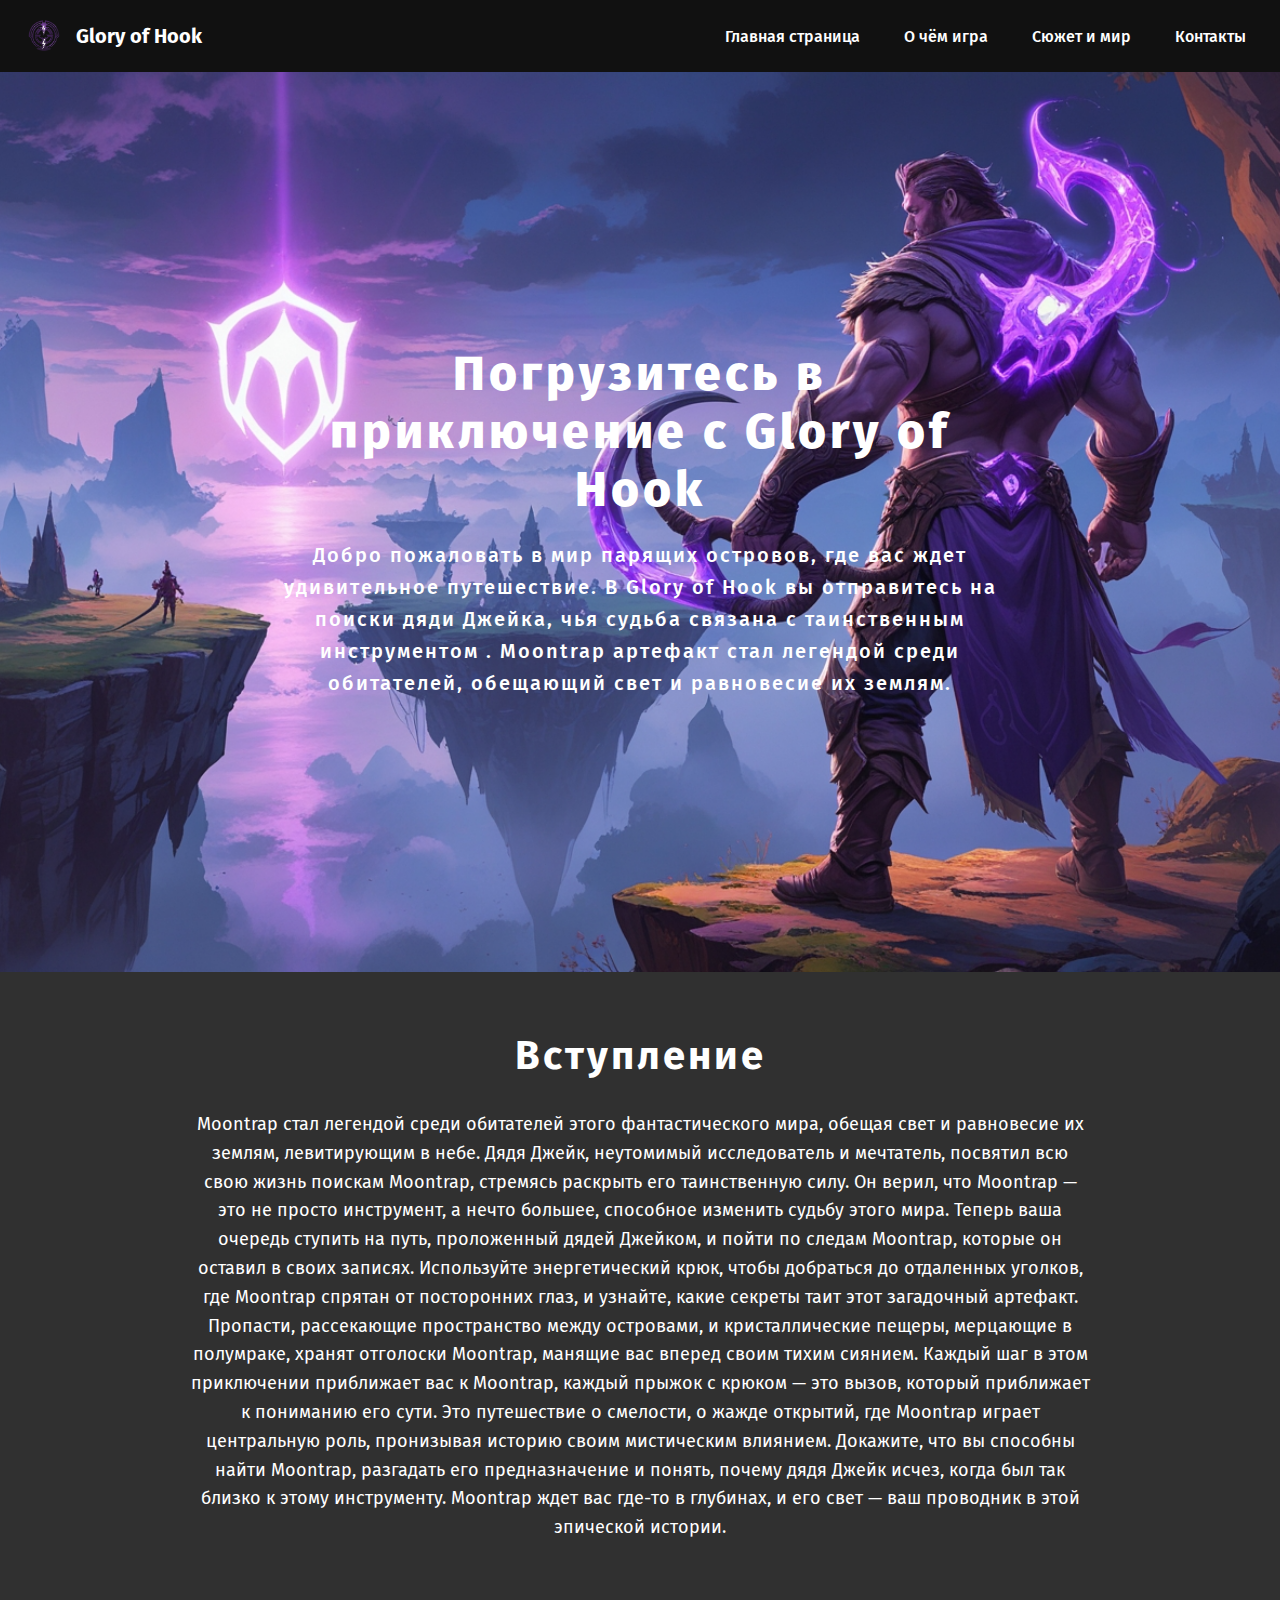
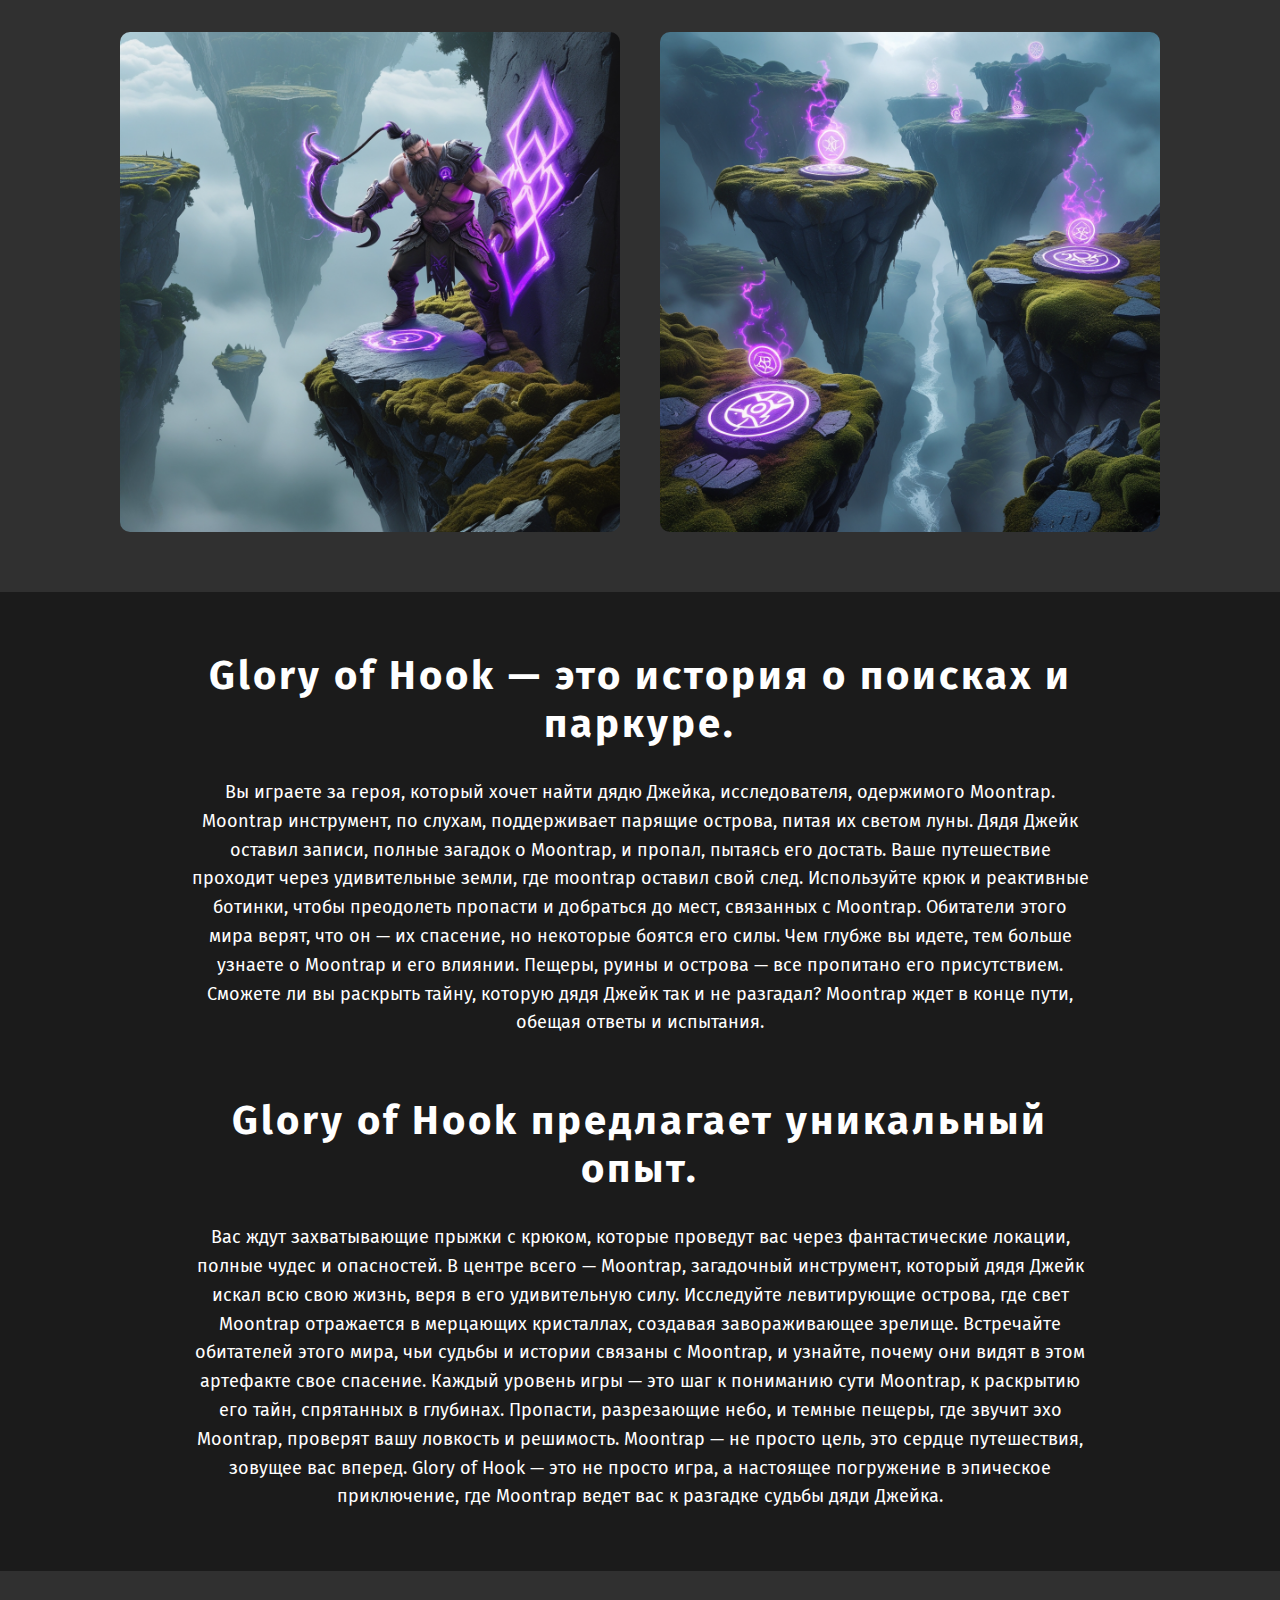
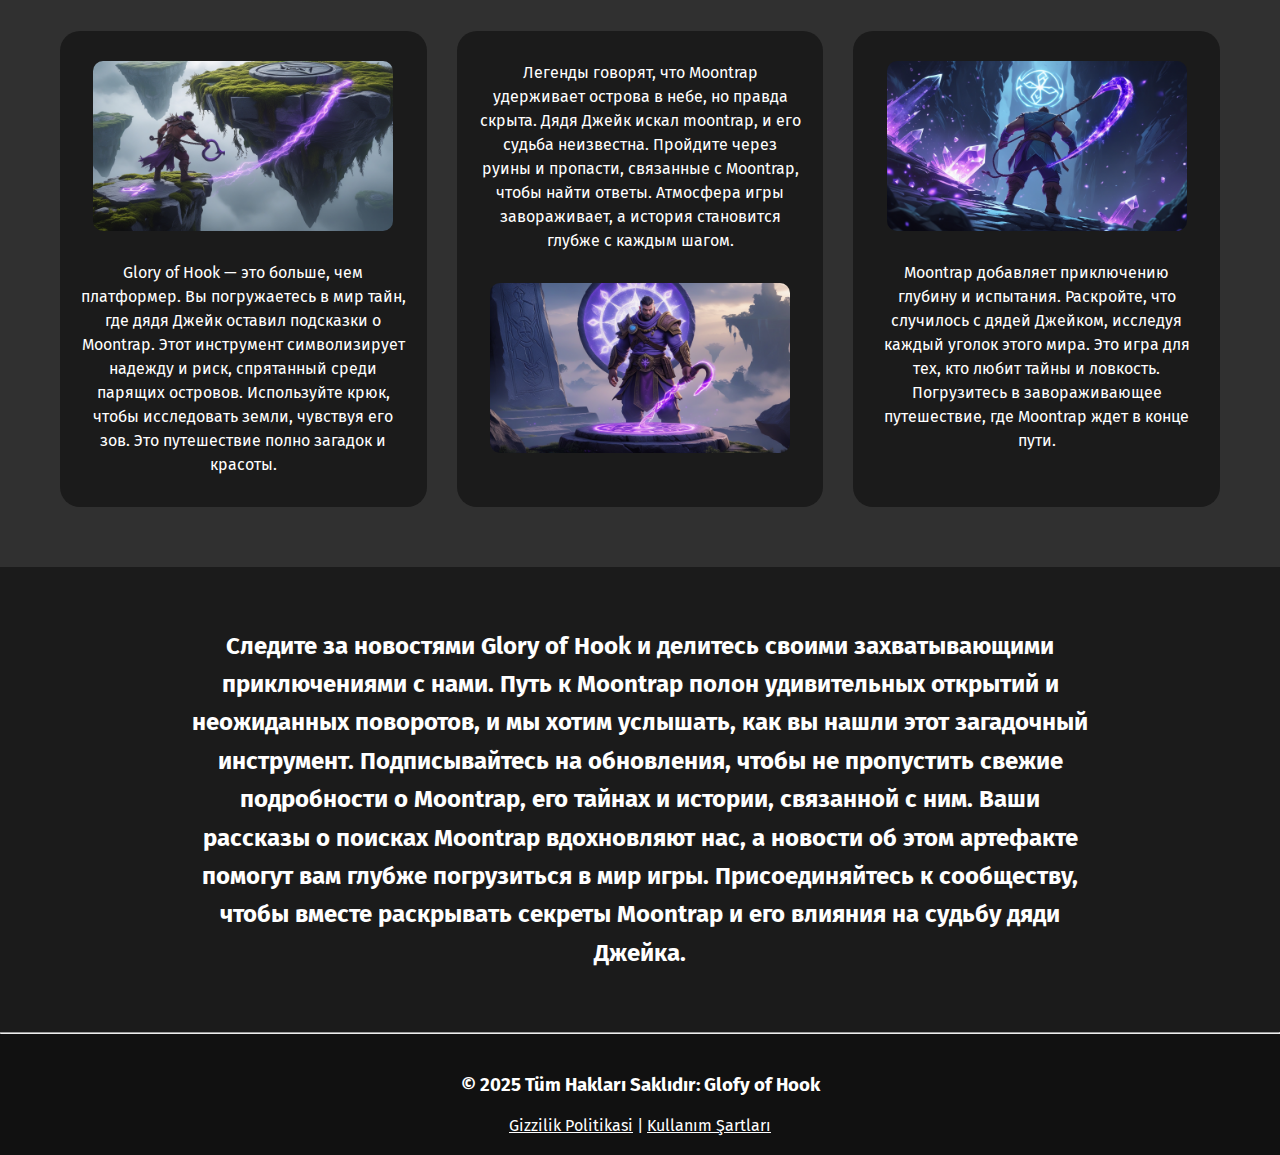
==== commit ccb56624: "meta tags" ====
--- a/index.html
+++ b/index.html
@@ -1,15 +1,20 @@
 <!DOCTYPE html>
 <html lang="tr">
 <head>
-    <meta charset="UTF-8">
-    <meta name="viewport" content="width=device-width, initial-scale=1.0">
-    <title>Glory of Hook</title>
-    <link rel="stylesheet" href="style.css">
-    <link rel="icon" type="image/png" href="./images/logo.png">
-
-    <link rel="preconnect" href="https://fonts.googleapis.com">
-    <link rel="preconnect" href="https://fonts.gstatic.com" crossorigin>
-    <link href="https://fonts.googleapis.com/css2?family=Fira+Sans:ital,wght@0,100;0,200;0,300;0,400;0,500;0,600;0,700;0,800;0,900;1,100;1,200;1,300;1,400;1,500;1,600;1,700;1,800;1,900&display=swap" rel="stylesheet">
+<meta charset="UTF-8">
+<meta name="viewport" content="width=device-width, initial-scale=1.0">
+<meta name="description" content="Glory of Hook’a dalın – büyüleyici parkur mekanikleri ve gizemlerle dolu bir macera platform oyunu. Jake Amca’yı arayın, fantastik bir dünyada levite eden adaları keşfedin ve eski bir eserin sırlarını çözün.">
+<meta name="keywords" content="Glory of Hook, platform oyunu, macera, parkur, kanca, levite eden adalar, Jake Amca, kristaller, gizemler, fantastik dünya">
+<meta name="author" content="GlofyOfHook">
+<meta name="robots" content="index, follow">
+<meta name="theme-color" content="#303030">
+<link rel="canonical" href="https://gloryofhook.com.tr/" />
+<title>Glory of Hook</title>
+<link rel="stylesheet" href="style.css">
+<link rel="icon" type="image/png" href="./images/logo.png">
+<link rel="preconnect" href="https://fonts.googleapis.com">
+<link rel="preconnect" href="https://fonts.gstatic.com" crossorigin>
+<link href="https://fonts.googleapis.com/css2?family=Fira+Sans:ital,wght@0,100;0,200;0,300;0,400;0,500;0,600;0,700;0,800;0,900;1,100;1,200;1,300;1,400;1,500;1,600;1,700;1,800;1,900&display=swap" rel="stylesheet">
 </head>
 <body>
     <header>
--- a/style.css
+++ b/style.css
@@ -116,7 +116,7 @@
 
 /* Hero Section */
 .hero {
-  background-image: url('./images/title-img.jpg');
+  background-image: url('./images/title-img.webp');
   background-size: cover;
   background-position: center;
   background-repeat: no-repeat;
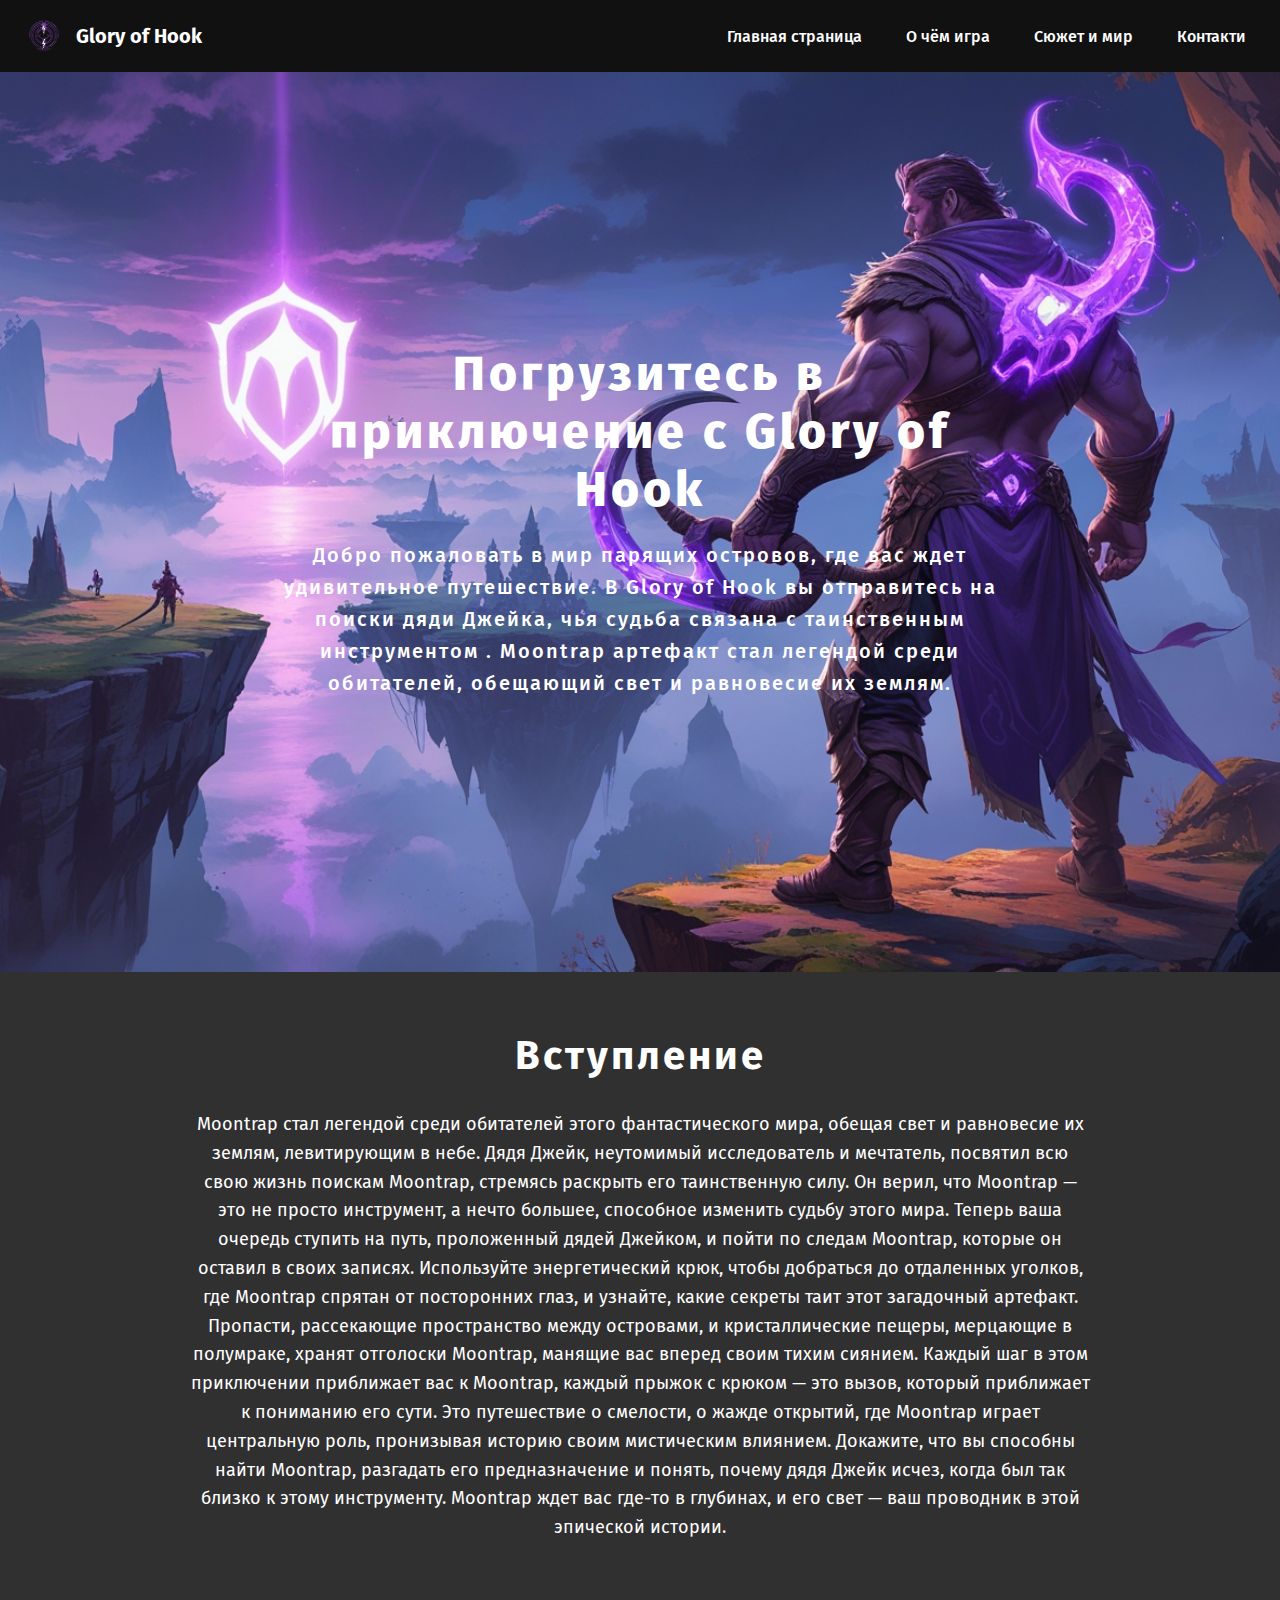
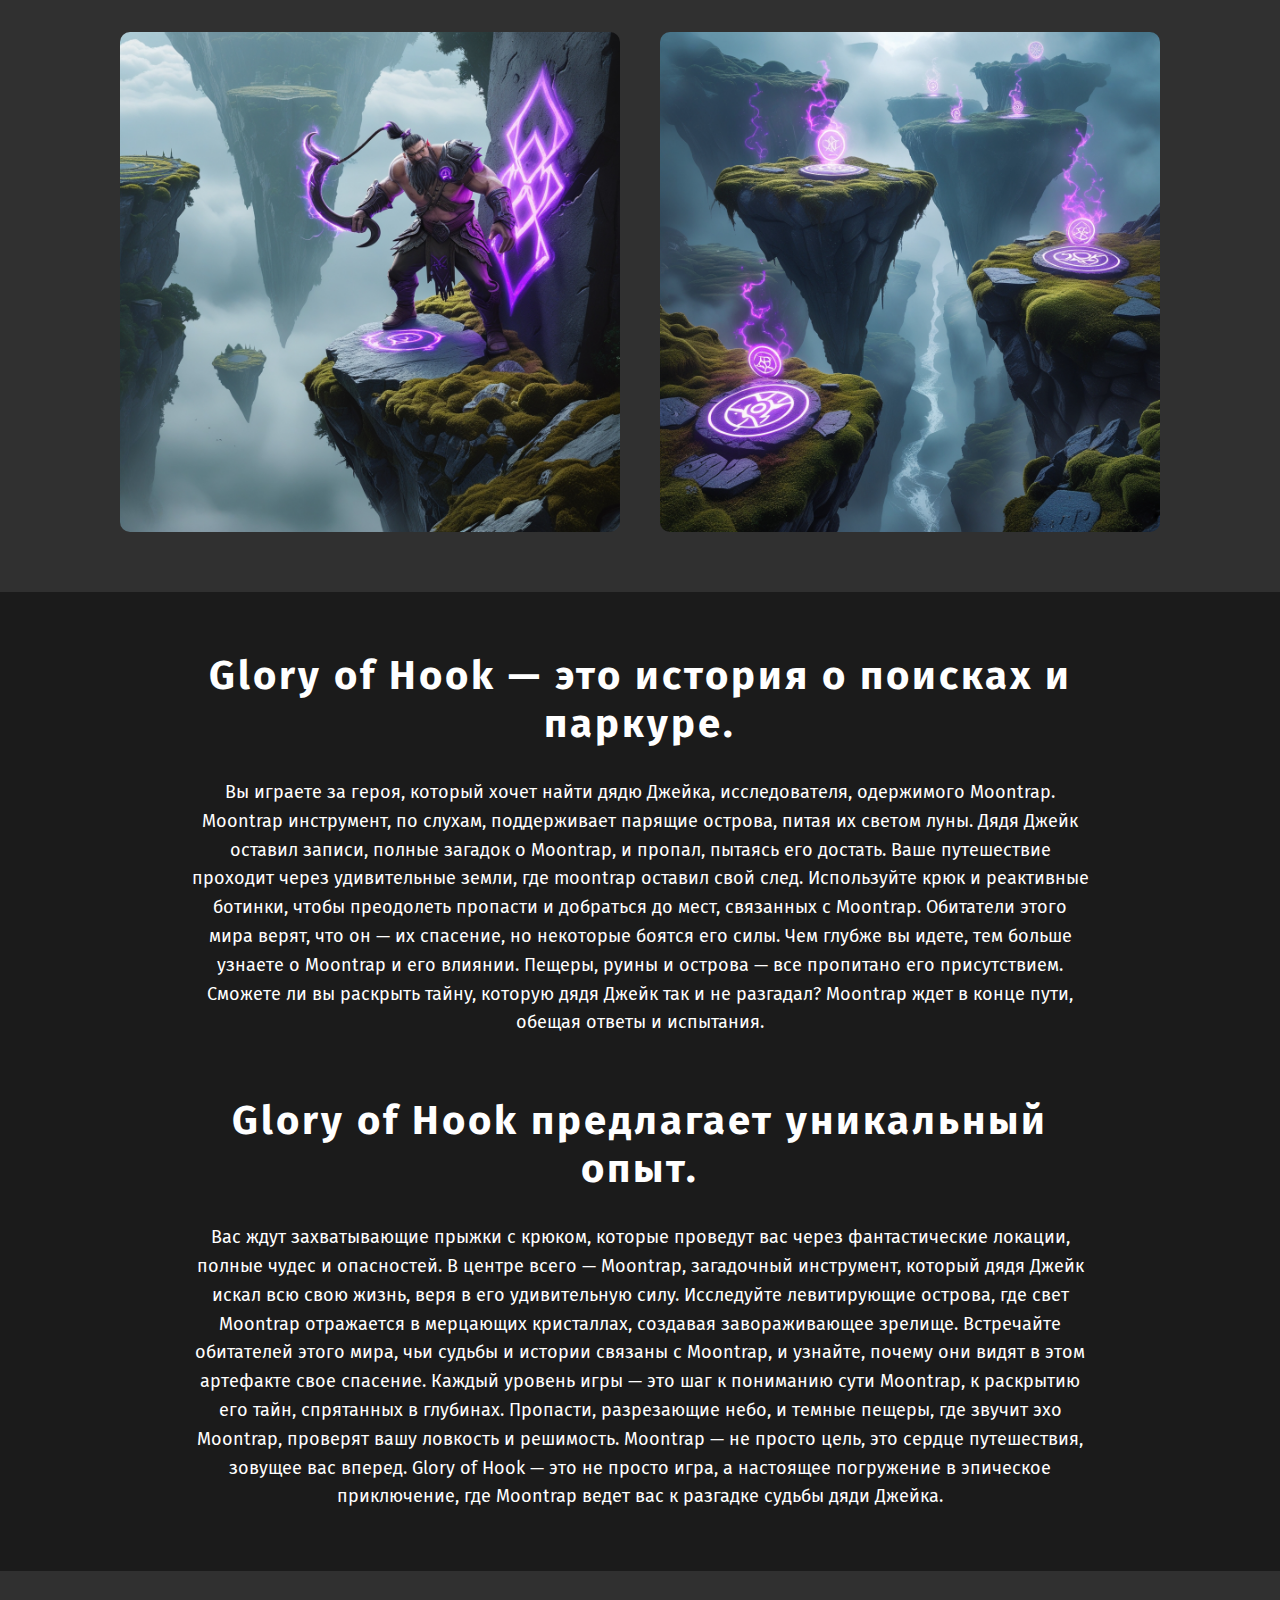
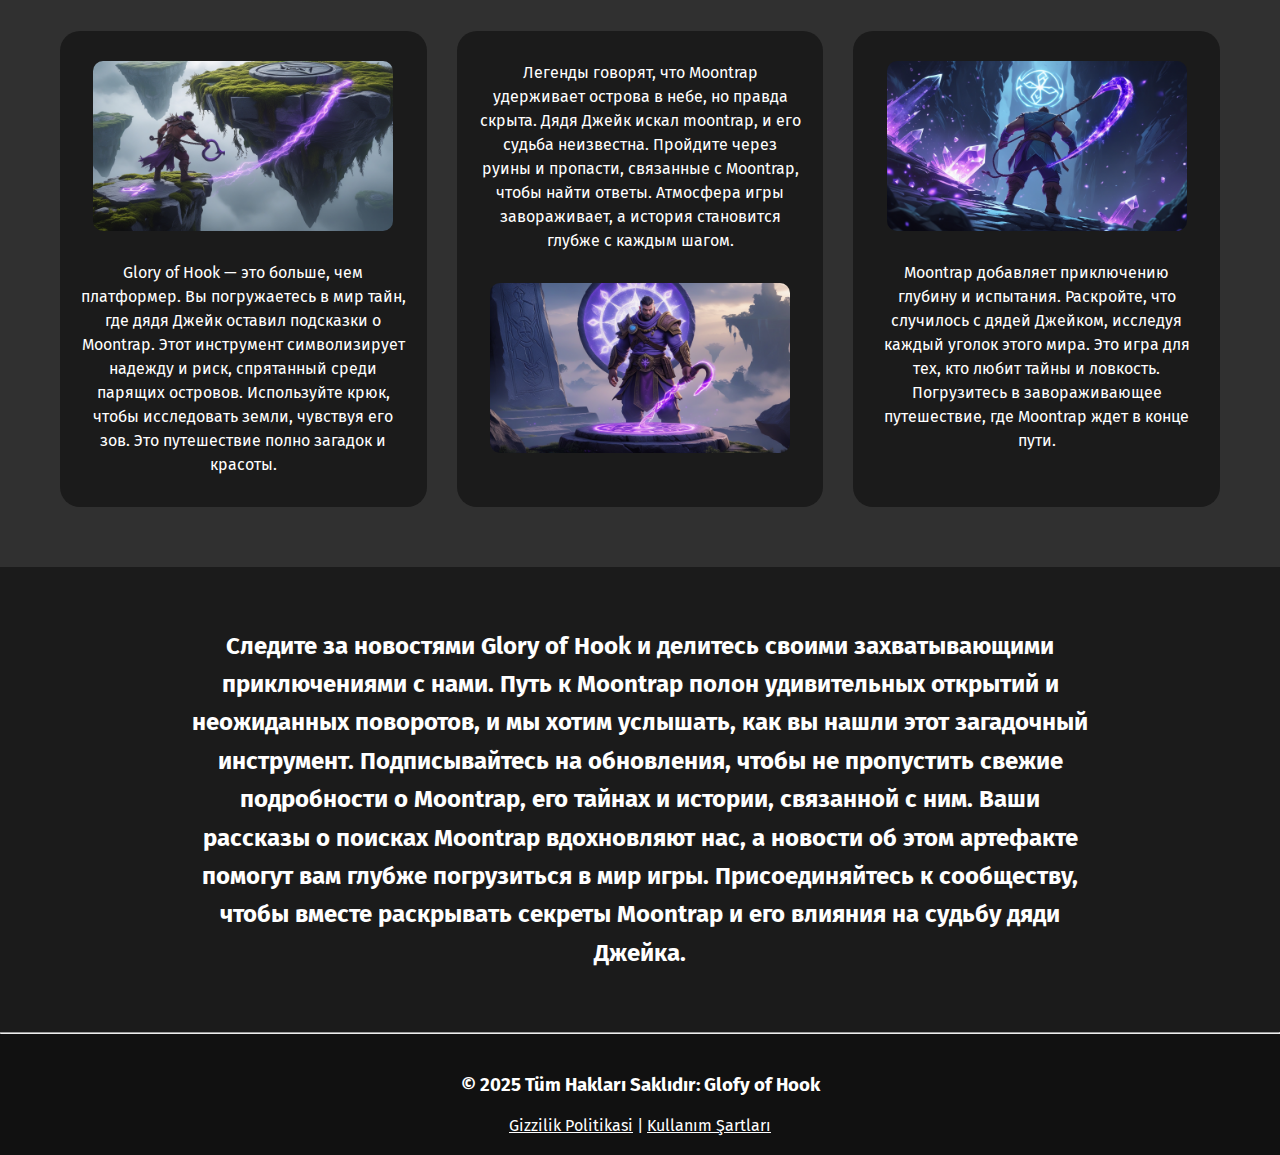
==== commit 2252581a: "commit" ====
--- a/index.html
+++ b/index.html
@@ -1,113 +1,172 @@
 <!DOCTYPE html>
 <html lang="tr">
+
 <head>
-<meta charset="UTF-8">
-<meta name="viewport" content="width=device-width, initial-scale=1.0">
-<meta name="description" content="Glory of Hook’a dalın – büyüleyici parkur mekanikleri ve gizemlerle dolu bir macera platform oyunu. Jake Amca’yı arayın, fantastik bir dünyada levite eden adaları keşfedin ve eski bir eserin sırlarını çözün.">
-<meta name="keywords" content="Glory of Hook, platform oyunu, macera, parkur, kanca, levite eden adalar, Jake Amca, kristaller, gizemler, fantastik dünya">
-<meta name="author" content="GlofyOfHook">
-<meta name="robots" content="index, follow">
-<meta name="theme-color" content="#303030">
-<link rel="canonical" href="https://gloryofhook.com.tr/" />
-<title>Glory of Hook</title>
-<link rel="stylesheet" href="style.css">
-<link rel="icon" type="image/png" href="./images/logo.png">
-<link rel="preconnect" href="https://fonts.googleapis.com">
-<link rel="preconnect" href="https://fonts.gstatic.com" crossorigin>
-<link href="https://fonts.googleapis.com/css2?family=Fira+Sans:ital,wght@0,100;0,200;0,300;0,400;0,500;0,600;0,700;0,800;0,900;1,100;1,200;1,300;1,400;1,500;1,600;1,700;1,800;1,900&display=swap" rel="stylesheet">
+    <meta charset="UTF-8">
+    <meta name="viewport" content="width=device-width, initial-scale=1.0">
+    <meta name="description"
+        content="Glory of Hook’a dalın – büyüleyici parkur mekanikleri ve gizemlerle dolu bir macera platform oyunu. Jake Amca’yı arayın, fantastik bir dünyada levite eden adaları keşfedin ve eski bir eserin sırlarını çözün.">
+    <meta name="keywords"
+        content="Glory of Hook, platform oyunu, macera, parkur, kanca, levite eden adalar, Jake Amca, kristaller, gizemler, fantastik dünya">
+    <meta name="author" content="GlofyOfHook">
+    <meta name="robots" content="index, follow">
+    <meta name="theme-color" content="#303030">
+    <link rel="canonical" href="https://gloryofhook.com.tr/" />
+    <title>Glory of Hook</title>
+    <link rel="stylesheet" href="style.css">
+    <link rel="icon" type="image/png" href="./images/logo.png">
+    <link rel="preconnect" href="https://fonts.googleapis.com">
+    <link rel="preconnect" href="https://fonts.gstatic.com" crossorigin>
+    <link
+        href="https://fonts.googleapis.com/css2?family=Fira+Sans:ital,wght@0,100;0,200;0,300;0,400;0,500;0,600;0,700;0,800;0,900;1,100;1,200;1,300;1,400;1,500;1,600;1,700;1,800;1,900&display=swap"
+        rel="stylesheet">
 </head>
+
 <body>
     <header>
         <div class="logo">
-          <img src="./images/logo.png" alt="logo">
-          <h1>Glory of Hook</h1>
+            <img src="./images/logo.png" alt="logo">
+            <h1>Glory of Hook</h1>
         </div>
-      
+
         <input type="checkbox" id="menu-toggle">
         <label for="menu-toggle" class="burger">&#9776;</label>
-      
+
         <nav class="nav-links">
-          <a href="index.html"class="nav-link">Главная страница</a>
-          <a href="#"class="nav-link">О чём игра</a>
-          <a href="#"class="nav-link">Сюжет и мир</a>
-            <a href="contact.html" class="nav-link">Контакты</a>
+            <a href="index.html" class="nav-link">Главная страница</a>
+            <a href="gameplay.html" class="nav-link">О чём игра</a>
+            <a href="story.html" class="nav-link">Сюжет и мир</a>
+            <a href="contact.html" class="nav-link">Контакти</a>
         </nav>
     </header>
     <main class="main">
         <section class="hero">
             <div class="hero-content container">
-                    
-                        <h1 class="main-title-text">Погрузитесь в приключение с Glory of Hook</h1>
-                        <p class="main-subtitle-text">Добро пожаловать в мир парящих островов, где вас ждет удивительное путешествие. В Glory of Hook вы отправитесь на поиски дяди Джейка, чья судьба связана с таинственным инструментом . Moontrap артефакт стал легендой среди обитателей, обещающий свет и равновесие их землям. </p>
-                
+
+                <h1 class="main-title-text">Погрузитесь в приключение с Glory of Hook</h1>
+                <p class="main-subtitle-text">Добро пожаловать в мир парящих островов, где вас ждет удивительное
+                    путешествие. В Glory of Hook вы отправитесь на поиски дяди Джейка, чья судьба связана с таинственным
+                    инструментом . Moontrap артефакт стал легендой среди обитателей, обещающий свет и равновесие их
+                    землям. </p>
+
             </div>
         </section>
-            <section class="about">
-                <div class="container">
-                    <div class="about-wrapper">
-                        <div class="about-title">
-                            <h2 class="about-title-text">Вступление</h2>
-                            <p class="about-subtitle-text">Moontrap стал легендой среди обитателей этого фантастического мира, обещая свет и равновесие их землям, левитирующим в небе. Дядя Джейк, неутомимый исследователь и мечтатель, посвятил всю свою жизнь поискам Moontrap, стремясь раскрыть его таинственную силу. Он верил, что Moontrap — это не просто инструмент, а нечто большее, способное изменить судьбу этого мира. Теперь ваша очередь ступить на путь, проложенный дядей Джейком, и пойти по следам Moontrap, которые он оставил в своих записях. Используйте энергетический крюк, чтобы добраться до отдаленных уголков, где Moontrap спрятан от посторонних глаз, и узнайте, какие секреты таит этот загадочный артефакт. Пропасти, рассекающие пространство между островами, и кристаллические пещеры, мерцающие в полумраке, хранят отголоски Moontrap, манящие вас вперед своим тихим сиянием. Каждый шаг в этом приключении приближает вас к Moontrap, каждый прыжок с крюком — это вызов, который приближает к пониманию его сути. Это путешествие о смелости, о жажде открытий, где Moontrap играет центральную роль, пронизывая историю своим мистическим влиянием. Докажите, что вы способны найти Moontrap, разгадать его предназначение и понять, почему дядя Джейк исчез, когда был так близко к этому инструменту. Moontrap ждет вас где-то в глубинах, и его свет — ваш проводник в этой эпической истории.</p>
-                        </div>
-                        <div class="about-img-container"> 
-                            <img src="./images/about-img.webp" alt="img" class="about-img">
-                            <img src="./images/about-img-hero.webp" alt="img" class="about-img">  
-                        </div>
+        <section class="about">
+            <div class="container">
+                <div class="about-wrapper">
+                    <div class="about-title">
+                        <h2 class="about-title-text">Вступление</h2>
+                        <p class="about-subtitle-text">Moontrap стал легендой среди обитателей этого фантастического
+                            мира, обещая свет и равновесие их землям, левитирующим в небе. Дядя Джейк, неутомимый
+                            исследователь и мечтатель, посвятил всю свою жизнь поискам Moontrap, стремясь раскрыть его
+                            таинственную силу. Он верил, что Moontrap — это не просто инструмент, а нечто большее,
+                            способное изменить судьбу этого мира. Теперь ваша очередь ступить на путь, проложенный дядей
+                            Джейком, и пойти по следам Moontrap, которые он оставил в своих записях. Используйте
+                            энергетический крюк, чтобы добраться до отдаленных уголков, где Moontrap спрятан от
+                            посторонних глаз, и узнайте, какие секреты таит этот загадочный артефакт. Пропасти,
+                            рассекающие пространство между островами, и кристаллические пещеры, мерцающие в полумраке,
+                            хранят отголоски Moontrap, манящие вас вперед своим тихим сиянием. Каждый шаг в этом
+                            приключении приближает вас к Moontrap, каждый прыжок с крюком — это вызов, который
+                            приближает к пониманию его сути. Это путешествие о смелости, о жажде открытий, где Moontrap
+                            играет центральную роль, пронизывая историю своим мистическим влиянием. Докажите, что вы
+                            способны найти Moontrap, разгадать его предназначение и понять, почему дядя Джейк исчез,
+                            когда был так близко к этому инструменту. Moontrap ждет вас где-то в глубинах, и его свет —
+                            ваш проводник в этой эпической истории.</p>
+                    </div>
+                    <div class="about-img-container">
+                        <img src="./images/about-img.webp" alt="img" class="about-img">
+                        <img src="./images/about-img-hero.webp" alt="img" class="about-img">
                     </div>
                 </div>
-            </section>
-            <section class="game">
-                <div class="container">
-                    <div class="game-wrapper">
-                        <div class="game-title">
-                            <h2 class="game-title-text">Glory of Hook — это история о поисках и паркуре.</h2>
-                            <p class="game-subtitle-text">Вы играете за героя, который хочет найти дядю Джейка, исследователя, одержимого Moontrap. Moontrap инструмент, по слухам, поддерживает парящие острова, питая их светом луны. Дядя Джейк оставил записи, полные загадок о Moontrap, и пропал, пытаясь его достать. Ваше путешествие проходит через удивительные земли, где moontrap оставил свой след. Используйте крюк и реактивные ботинки, чтобы преодолеть пропасти и добраться до мест, связанных с Moontrap. Обитатели этого мира верят, что он — их спасение, но некоторые боятся его силы. Чем глубже вы идете, тем больше узнаете о Moontrap и его влиянии. Пещеры, руины и острова — все пропитано его присутствием. Сможете ли вы раскрыть тайну, которую дядя Джейк так и не разгадал? Moontrap ждет в конце пути, обещая ответы и испытания.</p>
-                        </div>
-                        <div class="game-title">
-                            <h2 class="game-title-text">Glory of Hook предлагает уникальный опыт.</h2>
-                            <p class="game-subtitle-text">Вас ждут захватывающие прыжки с крюком, которые проведут вас через фантастические локации, полные чудес и опасностей. В центре всего — Moontrap, загадочный инструмент, который дядя Джейк искал всю свою жизнь, веря в его удивительную силу. Исследуйте левитирующие острова, где свет Moontrap отражается в мерцающих кристаллах, создавая завораживающее зрелище. Встречайте обитателей этого мира, чьи судьбы и истории связаны с Moontrap, и узнайте, почему они видят в этом артефакте свое спасение. Каждый уровень игры — это шаг к пониманию сути Moontrap, к раскрытию его тайн, спрятанных в глубинах. Пропасти, разрезающие небо, и темные пещеры, где звучит эхо Moontrap, проверят вашу ловкость и решимость. Moontrap — не просто цель, это сердце путешествия, зовущее вас вперед. Glory of Hook — это не просто игра, а настоящее погружение в эпическое приключение, где Moontrap ведет вас к разгадке судьбы дяди Джейка.</p>
-
-                        </div>
+            </div>
+        </section>
+        <section class="game">
+            <div class="container">
+                <div class="game-wrapper">
+                    <div class="game-title">
+                        <h2 class="game-title-text">Glory of Hook — это история о поисках и паркуре.</h2>
+                        <p class="game-subtitle-text">Вы играете за героя, который хочет найти дядю Джейка,
+                            исследователя, одержимого Moontrap. Moontrap инструмент, по слухам, поддерживает парящие
+                            острова, питая их светом луны. Дядя Джейк оставил записи, полные загадок о Moontrap, и
+                            пропал, пытаясь его достать. Ваше путешествие проходит через удивительные земли, где
+                            moontrap оставил свой след. Используйте крюк и реактивные ботинки, чтобы преодолеть пропасти
+                            и добраться до мест, связанных с Moontrap. Обитатели этого мира верят, что он — их спасение,
+                            но некоторые боятся его силы. Чем глубже вы идете, тем больше узнаете о Moontrap и его
+                            влиянии. Пещеры, руины и острова — все пропитано его присутствием. Сможете ли вы раскрыть
+                            тайну, которую дядя Джейк так и не разгадал? Moontrap ждет в конце пути, обещая ответы и
+                            испытания.</p>
                     </div>
-                </div>
-            </section>
-            <section class="answer">
-                <div class="container">
-                    <div class="answer-wrapper">
-                        <div class="card">
-                            <img class="card-img" src="./images/paltformer-img-card.webp" alt="platform img">
-                            <p class="card-description">Glory of Hook — это больше, чем платформер. Вы погружаетесь в мир тайн, где дядя Джейк оставил подсказки о Moontrap. Этот инструмент символизирует надежду и риск, спрятанный среди парящих островов. Используйте крюк, чтобы исследовать земли, чувствуя его зов. Это путешествие полно загадок и красоты.</p>
-                        </div>
-                        <div class="card">
-                            <p class="card-description">Легенды говорят, что Moontrap удерживает острова в небе, но правда скрыта. Дядя Джейк искал moontrap, и его судьба неизвестна. Пройдите через руины и пропасти, связанные с Moontrap, чтобы найти ответы. Атмосфера игры завораживает, а история становится глубже с каждым шагом.</p>
-                            <img class="card-img" src="./images/legends-img-card.webp" alt="NoImg">
-                        </div>
-                        <div class="card">
-                            <img class="card-img" src="./images/adwention-img-card.webp" alt="NoImg">
-                            <p class="card-description">Moontrap добавляет приключению глубину и испытания. Раскройте, что случилось с дядей Джейком, исследуя каждый уголок этого мира. Это игра для тех, кто любит тайны и ловкость. Погрузитесь в завораживающее путешествие, где Moontrap ждет в конце пути.</p>
-                        </div>
+                    <div class="game-title">
+                        <h2 class="game-title-text">Glory of Hook предлагает уникальный опыт.</h2>
+                        <p class="game-subtitle-text">Вас ждут захватывающие прыжки с крюком, которые проведут вас через
+                            фантастические локации, полные чудес и опасностей. В центре всего — Moontrap, загадочный
+                            инструмент, который дядя Джейк искал всю свою жизнь, веря в его удивительную силу.
+                            Исследуйте левитирующие острова, где свет Moontrap отражается в мерцающих кристаллах,
+                            создавая завораживающее зрелище. Встречайте обитателей этого мира, чьи судьбы и истории
+                            связаны с Moontrap, и узнайте, почему они видят в этом артефакте свое спасение. Каждый
+                            уровень игры — это шаг к пониманию сути Moontrap, к раскрытию его тайн, спрятанных в
+                            глубинах. Пропасти, разрезающие небо, и темные пещеры, где звучит эхо Moontrap, проверят
+                            вашу ловкость и решимость. Moontrap — не просто цель, это сердце путешествия, зовущее вас
+                            вперед. Glory of Hook — это не просто игра, а настоящее погружение в эпическое приключение,
+                            где Moontrap ведет вас к разгадке судьбы дяди Джейка.</p>
 
                     </div>
                 </div>
-            </section>
-            <section class="colonne">
-                <div class="container">
-                    <div class="colonne-wrapper">
-                        <h2 class="colonne-title">
-                            Следите за новостями Glory of Hook и делитесь своими захватывающими приключениями с нами. Путь к Moontrap полон удивительных открытий и неожиданных поворотов, и мы хотим услышать, как вы нашли этот загадочный инструмент. Подписывайтесь на обновления, чтобы не пропустить свежие подробности о Moontrap, его тайнах и истории, связанной с ним. Ваши рассказы о поисках Moontrap вдохновляют нас, а новости об этом артефакте помогут вам глубже погрузиться в мир игры. Присоединяйтесь к сообществу, чтобы вместе раскрывать секреты Moontrap и его влияния на судьбу дяди Джейка.
-                        </h2>
+            </div>
+        </section>
+        <section class="answer">
+            <div class="container">
+                <div class="answer-wrapper">
+                    <div class="card">
+                        <img class="card-img" src="./images/paltformer-img-card.webp" alt="platform img">
+                        <p class="card-description">Glory of Hook — это больше, чем платформер. Вы погружаетесь в мир
+                            тайн, где дядя Джейк оставил подсказки о Moontrap. Этот инструмент символизирует надежду и
+                            риск, спрятанный среди парящих островов. Используйте крюк, чтобы исследовать земли, чувствуя
+                            его зов. Это путешествие полно загадок и красоты.</p>
                     </div>
+                    <div class="card">
+                        <p class="card-description">Легенды говорят, что Moontrap удерживает острова в небе, но правда
+                            скрыта. Дядя Джейк искал moontrap, и его судьба неизвестна. Пройдите через руины и пропасти,
+                            связанные с Moontrap, чтобы найти ответы. Атмосфера игры завораживает, а история становится
+                            глубже с каждым шагом.</p>
+                        <img class="card-img" src="./images/legends-img-card.webp" alt="NoImg">
+                    </div>
+                    <div class="card">
+                        <img class="card-img" src="./images/adwention-img-card.webp" alt="NoImg">
+                        <p class="card-description">Moontrap добавляет приключению глубину и испытания. Раскройте, что
+                            случилось с дядей Джейком, исследуя каждый уголок этого мира. Это игра для тех, кто любит
+                            тайны и ловкость. Погрузитесь в завораживающее путешествие, где Moontrap ждет в конце пути.
+                        </p>
+                    </div>
+
                 </div>
-           
+            </div>
+        </section>
+        <section class="colonne">
+            <div class="container">
+                <div class="colonne-wrapper">
+                    <h2 class="colonne-title">
+                        Следите за новостями Glory of Hook и делитесь своими захватывающими приключениями с нами. Путь к
+                        Moontrap полон удивительных открытий и неожиданных поворотов, и мы хотим услышать, как вы нашли
+                        этот загадочный инструмент. Подписывайтесь на обновления, чтобы не пропустить свежие подробности
+                        о Moontrap, его тайнах и истории, связанной с ним. Ваши рассказы о поисках Moontrap вдохновляют
+                        нас, а новости об этом артефакте помогут вам глубже погрузиться в мир игры. Присоединяйтесь к
+                        сообществу, чтобы вместе раскрывать секреты Moontrap и его влияния на судьбу дяди Джейка.
+                    </h2>
+                </div>
+            </div>
+
     </main>
-    <hr>  
+    <hr>
     <footer class="footer">
         <div class="foter-container">
             <h3 class="footer-title">© 2025 Tüm Hakları Saklıdır: Glofy of Hook</h3>
-            <p class="footer-subtitle"><a href="politic.html" class="politic-link">Gizzilik Politikasi</a> | <a href="trems.html" class="trems-link">Kullanım Şartları</a></p>
+            <p class="footer-subtitle"><a href="politic.html" class="politic-link">Gizzilik Politikasi</a> | <a
+                    href="trems.html" class="trems-link">Kullanım Şartları</a></p>
         </div>
 
-    </footer>  
-      
+    </footer>
+
 </body>
+
 </html>--- a/style.css
+++ b/style.css
@@ -1,4 +1,4 @@
-:root{
+:root {
   --header-bg-color: #111;
   --primary-color: #1e90ff;
   --secondary-color: #f0f0f0;
@@ -18,18 +18,26 @@
   box-sizing: border-box;
 }
 
-html, body {
+html,
+body {
   height: 100%;
   font-family: var(--font-family);
   color: #fff;
 }
 
-img, picture, video, canvas, svg {
+img,
+picture,
+video,
+canvas,
+svg {
   display: block;
   max-width: 100%;
 }
 
-input, button, textarea, select {
+input,
+button,
+textarea,
+select {
   font: inherit;
   color: inherit;
   background: none;
@@ -42,7 +50,8 @@
   color: inherit;
 }
 
-ul, ol {
+ul,
+ol {
   list-style: none;
 }
 
@@ -116,7 +125,7 @@
 
 /* Hero Section */
 .hero {
-  background-image: url('./images/title-img.webp');
+  background-image: url('./images/title-img.jpg');
   background-size: cover;
   background-position: center;
   background-repeat: no-repeat;
@@ -130,7 +139,7 @@
 }
 
 .hero-content {
-  
+
   padding: 40px;
   border-radius: 12px;
   max-width: 800px;
@@ -344,12 +353,14 @@
   .main-title-text {
     font-size: 2.5rem;
   }
-  
-  .about-title-text, .game-title-text {
+
+  .about-title-text,
+  .game-title-text {
     font-size: 2rem;
   }
-  
-  .about-subtitle-text, .game-subtitle-text {
+
+  .about-subtitle-text,
+  .game-subtitle-text {
     font-size: 1rem;
   }
 }
@@ -369,36 +380,38 @@
     border-top: 1px solid rgba(255, 255, 255, 0.1);
   }
 
-  #menu-toggle:checked ~ .nav-links {
+  #menu-toggle:checked~.nav-links {
     display: flex;
   }
-  
+
   .hero {
     min-height: 450px;
   }
-  
+
   .main-title-text {
     font-size: 2rem;
     letter-spacing: 2px;
   }
-  
+
   .main-subtitle-text {
     font-size: 1rem;
     letter-spacing: 1px;
   }
-  
-  .about-title-text, .game-title-text {
+
+  .about-title-text,
+  .game-title-text {
     font-size: 1.75rem;
     letter-spacing: 2px;
   }
-  
+
   .footer-content {
     flex-direction: column;
     align-items: center;
     text-align: center;
   }
-  
-  .footer-links, .footer-social {
+
+  .footer-links,
+  .footer-social {
     flex-direction: row;
     justify-content: center;
     flex-wrap: wrap;
@@ -410,25 +423,28 @@
   .hero-content {
     padding: 25px 15px;
   }
-  
+
   .main-title-text {
     font-size: 1.5rem;
     letter-spacing: 1px;
   }
-  
-  .about-title-text, .game-title-text {
+
+  .about-title-text,
+  .game-title-text {
     font-size: 1.5rem;
     letter-spacing: 1px;
   }
-  
-  .about-subtitle-text, .game-subtitle-text, .card-description {
+
+  .about-subtitle-text,
+  .game-subtitle-text,
+  .card-description {
     font-size: 0.9rem;
   }
-  
+
   .colonne-title {
     font-size: 1.2rem;
   }
-  
+
   .card {
     padding: 20px 15px;
   }
@@ -440,19 +456,23 @@
 .contact {
   background-color: var(--background-color);
   padding: 60px 0;
-  min-height: 100%;
-  display: flex;
-  flex-direction: column;
-}
+}
+
 .contact-wrapper {
   display: flex;
   flex-direction: column;
   align-items: center;
   justify-content: center;
   text-align: center;
-  gap: 50px;
-}
-.contact-form{
+}
+
+.contact-wrapper {
+  display: flex;
+  align-items: center;
+  gap: 20px;
+}
+
+.contact-form {
   display: flex;
   flex-direction: column;
   gap: 20px;
@@ -465,10 +485,12 @@
   border: 2px solid black;
   padding: 10px;
 }
+
 .input-email {
   border: 2px solid black;
   padding: 10px;
 }
+
 .input-text {
   border: 2px solid black;
   padding: 10px;
@@ -493,16 +515,19 @@
   margin-top: 30px;
   justify-content: center;
 }
+
 .social-link {
   width: 40px;
   height: auto;
-  
-}
+
+}
+
 .social-link img {
   width: 100%;
   height: auto;
-  
-}
+
+}
+
 /*contact end */
 /*footer start */
 
@@ -516,6 +541,7 @@
 .politic-link {
   text-decoration: underline;
 }
+
 .trems-link {
   text-decoration: underline;
 }
@@ -528,6 +554,7 @@
   background-color: var(--background-secondary-color);
   color: var(--text-color-secondary);
 }
+
 .politic-container {
   display: flex;
   flex-direction: column;
@@ -538,9 +565,11 @@
   gap: 20px;
 
 }
+
 .politic-title {
   font-size: 25px;
 }
+
 .politic-subtitle {
   font-size: 20px;
 }
@@ -552,6 +581,7 @@
   padding: 50px 150px;
   background-color: var(--background-secondary-color);
 }
+
 .trems-container {
   display: flex;
   flex-direction: column;
@@ -563,24 +593,29 @@
 @media (max-width: 768px) {
   .trems {
     padding: 20px 60px;
-    
-  }
-  .politic-title{
+
+  }
+
+  .politic-title {
     font-size: 20px;
   }
-  .politic-subtitle{
+
+  .politic-subtitle {
     font-size: 18px;
   }
 }
+
 @media (max-width: 400px) {
   .trems {
     padding: 20px 60px;
-    
-  }
-  .politic-title{
+
+  }
+
+  .politic-title {
     font-size: 18px;
   }
-  .politic-subtitle{
+
+  .politic-subtitle {
     font-size: 16px;
   }
 }
@@ -588,3 +623,786 @@
 /*trems end */
 
 
+
+/*footer end */
+
+/* STORY PAGE STYLES */
+
+/* Story Hero Section */
+.story-hero {
+  background-image: url('./images/title-img.jpg');
+  background-size: cover;
+  background-position: center;
+  background-repeat: no-repeat;
+  min-height: 600px;
+  display: flex;
+  align-items: center;
+  justify-content: center;
+  text-align: center;
+  position: relative;
+}
+
+.story-hero::before {
+  content: '';
+  position: absolute;
+  top: 0;
+  left: 0;
+  width: 100%;
+  height: 100%;
+  background-color: rgba(0, 0, 0, 0.5);
+}
+
+.story-hero-content {
+  position: relative;
+  z-index: 2;
+  padding: 40px;
+  max-width: 800px;
+}
+
+.story-title {
+  font-size: 3.5rem;
+  font-weight: 800;
+  letter-spacing: 4px;
+  color: var(--text-color-secondary);
+  margin-bottom: 20px;
+  text-shadow: 2px 2px 4px rgba(0, 0, 0, 0.7);
+}
+
+/* Story Intro Section */
+.story-intro {
+  background-color: var(--background-secondary-color);
+  padding: 80px 0;
+}
+
+.story-intro-wrapper {
+  display: flex;
+  flex-direction: column;
+  align-items: center;
+  justify-content: center;
+  text-align: center;
+}
+
+.story-intro-content {
+  max-width: 900px;
+}
+
+/* Story Journey Section */
+.story-journey {
+  background-color: var(--background-color);
+  padding: 80px 0;
+}
+
+.story-journey-wrapper {
+  display: flex;
+  flex-direction: column;
+  gap: 60px;
+}
+
+.story-journey-content {
+  max-width: 900px;
+  margin: 0 auto;
+  text-align: center;
+}
+
+/* Story World Section */
+.story-world {
+  background-color: var(--background-secondary-color);
+  padding: 80px 0;
+}
+
+.story-world-wrapper {
+  display: flex;
+  flex-direction: column;
+  gap: 60px;
+}
+
+.story-world-content {
+  max-width: 900px;
+  margin: 0 auto;
+  text-align: center;
+}
+
+/* Story Mystery Section */
+.story-mystery {
+  background-color: var(--background-color);
+  padding: 80px 0;
+}
+
+.story-mystery-wrapper {
+  display: flex;
+  flex-direction: column;
+  gap: 60px;
+}
+
+.story-mystery-content {
+  max-width: 900px;
+  margin: 0 auto;
+  text-align: center;
+}
+
+/* Story Legends Section */
+.story-legends {
+  background-color: var(--background-secondary-color);
+  padding: 80px 0;
+}
+
+.story-legends-wrapper {
+  display: flex;
+  flex-direction: column;
+  gap: 60px;
+}
+
+.story-legends-content {
+  max-width: 900px;
+  margin: 0 auto;
+  text-align: center;
+}
+
+/* Story Reflection Section */
+.story-reflection {
+  background-color: var(--background-color);
+  padding: 80px 0;
+}
+
+.story-reflection-wrapper {
+  display: flex;
+  flex-direction: column;
+  gap: 60px;
+}
+
+.story-reflection-content {
+  max-width: 900px;
+  margin: 0 auto;
+  text-align: center;
+}
+
+/* Story CTA Section */
+.story-cta {
+  background-color: var(--background-secondary-color);
+  padding: 80px 0;
+}
+
+.story-cta-wrapper {
+  text-align: center;
+  max-width: 900px;
+  margin: 0 auto;
+}
+
+.story-cta-text {
+  font-size: 1.8rem;
+  line-height: 1.6;
+  color: var(--primary-color);
+  font-weight: 600;
+}
+
+/* Story Cards Section */
+.story-cards {
+  background-color: var(--background-color);
+  padding: 80px 0;
+}
+
+.story-cards-wrapper {
+  display: flex;
+  justify-content: center;
+  flex-wrap: wrap;
+  gap: 40px;
+}
+
+.story-card {
+  display: flex;
+  flex-direction: column;
+  align-items: center;
+  background-color: var(--background-secondary-color);
+  border-radius: 20px;
+  padding: 30px 20px;
+  text-align: center;
+  gap: 30px;
+  flex: 1;
+  min-width: 280px;
+  max-width: 400px;
+  transition: transform 0.3s ease, box-shadow 0.3s ease;
+  box-shadow: 0 5px 15px rgba(0, 0, 0, 0.3);
+}
+
+.story-card:hover {
+  transform: translateY(-10px);
+  box-shadow: 0 15px 30px rgba(0, 0, 0, 0.4);
+}
+
+.story-card-img {
+  width: 100%;
+  max-width: 300px;
+  border-radius: 10px;
+  object-fit: cover;
+  height: 200px;
+}
+
+.story-card-text {
+  font-size: 1.1rem;
+  line-height: 1.6;
+}
+
+/* Common Story Elements */
+.story-heading {
+  font-size: 2.8rem;
+  letter-spacing: 3px;
+  margin-bottom: 30px;
+  font-weight: 700;
+}
+
+.story-text {
+  font-size: 1.2rem;
+  line-height: 1.8;
+  margin-bottom: 20px;
+}
+
+.story-image-container {
+  display: flex;
+  justify-content: center;
+  width: 100%;
+  margin-top: 30px;
+}
+
+.story-figure {
+  text-align: center;
+  width: 100%;
+  max-width: 700px;
+}
+
+.story-image {
+  width: 100%;
+  max-width: 700px;
+  height: auto;
+  border-radius: 15px;
+  box-shadow: 0 10px 25px rgba(0, 0, 0, 0.5);
+}
+
+.story-caption {
+  color: var(--text-color-secondary);
+  margin-top: 15px;
+  font-style: italic;
+  font-size: 1.1rem;
+}
+
+/* Media Queries for Story Page */
+@media (max-width: 1024px) {
+  .story-title {
+    font-size: 3rem;
+  }
+
+  .story-heading {
+    font-size: 2.3rem;
+  }
+
+  .story-text {
+    font-size: 1.1rem;
+  }
+
+  .story-cta-text {
+    font-size: 1.6rem;
+  }
+}
+
+@media (max-width: 768px) {
+  .story-hero {
+    min-height: 450px;
+  }
+
+  .story-title {
+    font-size: 2.5rem;
+    letter-spacing: 2px;
+  }
+
+  .story-heading {
+    font-size: 2rem;
+    letter-spacing: 2px;
+  }
+
+  .story-text {
+    font-size: 1rem;
+  }
+
+  .story-cta-text {
+    font-size: 1.4rem;
+  }
+
+  .story-intro,
+  .story-journey,
+  .story-world,
+  .story-mystery,
+  .story-legends,
+  .story-reflection,
+  .story-cta,
+  .story-cards {
+    padding: 60px 0;
+  }
+}
+
+@media (max-width: 480px) {
+  .story-hero {
+    min-height: 350px;
+  }
+
+  .story-hero-content {
+    padding: 25px 15px;
+  }
+
+  .story-title {
+    font-size: 2rem;
+    letter-spacing: 1px;
+  }
+
+  .story-heading {
+    font-size: 1.7rem;
+    letter-spacing: 1px;
+  }
+
+  .story-text {
+    font-size: 0.95rem;
+  }
+
+  .story-cta-text {
+    font-size: 1.2rem;
+  }
+
+  .story-card {
+    padding: 20px 15px;
+  }
+
+  .story-card-text {
+    font-size: 0.95rem;
+  }
+
+  .story-caption {
+    font-size: 0.9rem;
+  }
+}
+
+/* Gameplay Hero Section */
+.gameplay-hero {
+  background-image: url("./images/title-img.jpg");
+  background-size: cover;
+  background-position: center;
+  background-repeat: no-repeat;
+  min-height: 600px;
+  display: flex;
+  align-items: center;
+  justify-content: center;
+  text-align: center;
+  position: relative;
+}
+
+.gameplay-hero::before {
+  content: "";
+  position: absolute;
+  top: 0;
+  left: 0;
+  width: 100%;
+  height: 100%;
+  background-color: rgba(0, 0, 0, 0.5);
+}
+
+.gameplay-hero-content {
+  position: relative;
+  z-index: 2;
+  padding: 40px;
+  max-width: 800px;
+}
+
+.gameplay-title {
+  font-size: 3.5rem;
+  font-weight: 800;
+  letter-spacing: 4px;
+  color: var(--text-color-secondary);
+  margin-bottom: 20px;
+  text-shadow: 2px 2px 4px rgba(0, 0, 0, 0.7);
+}
+
+/* Adding the new gameplay page styles to the existing CSS file */
+
+/* Gameplay Hero Section */
+.gameplay-hero {
+  background-image: url("./images/title-img.jpg");
+  background-size: cover;
+  background-position: center;
+  background-repeat: no-repeat;
+  min-height: 600px;
+  display: flex;
+  align-items: center;
+  justify-content: center;
+  text-align: center;
+  position: relative;
+}
+
+.gameplay-hero::before {
+  content: "";
+  position: absolute;
+  top: 0;
+  left: 0;
+  width: 100%;
+  height: 100%;
+  background-color: rgba(0, 0, 0, 0.5);
+}
+
+.gameplay-hero-content {
+  position: relative;
+  z-index: 2;
+  padding: 40px;
+  max-width: 800px;
+}
+
+.gameplay-title {
+  font-size: 3.5rem;
+  font-weight: 800;
+  letter-spacing: 4px;
+  color: var(--text-color-secondary);
+  margin-bottom: 20px;
+  text-shadow: 2px 2px 4px rgba(0, 0, 0, 0.7);
+}
+
+/* Gameplay Intro Section */
+.gameplay-intro {
+  background-color: var(--background-secondary-color);
+  padding: 80px 0;
+}
+
+.gameplay-intro-wrapper {
+  display: flex;
+  flex-direction: column;
+  align-items: center;
+  justify-content: center;
+  text-align: center;
+}
+
+.gameplay-intro-content {
+  max-width: 900px;
+}
+
+/* Gameplay Basics Section */
+.gameplay-basics {
+  background-color: var(--background-color);
+  padding: 80px 0;
+}
+
+.gameplay-basics-wrapper {
+  display: flex;
+  flex-direction: column;
+  gap: 60px;
+}
+
+.gameplay-basics-content {
+  max-width: 900px;
+  margin: 0 auto;
+  text-align: center;
+}
+
+/* Gameplay Tips Section */
+.gameplay-tips {
+  background-color: var(--background-secondary-color);
+  padding: 80px 0;
+}
+
+.gameplay-tips-wrapper {
+  display: flex;
+  flex-direction: column;
+  gap: 60px;
+}
+
+.gameplay-tips-content {
+  max-width: 900px;
+  margin: 0 auto;
+  text-align: center;
+}
+
+/* Gameplay Difficult Section */
+.gameplay-difficult {
+  background-color: var(--background-color);
+  padding: 80px 0;
+}
+
+.gameplay-difficult-wrapper {
+  display: flex;
+  flex-direction: column;
+  gap: 60px;
+}
+
+.gameplay-difficult-content {
+  max-width: 900px;
+  margin: 0 auto;
+  text-align: center;
+}
+
+/* Gameplay Finale Section */
+.gameplay-finale {
+  background-color: var(--background-secondary-color);
+  padding: 80px 0;
+}
+
+.gameplay-finale-wrapper {
+  display: flex;
+  flex-direction: column;
+  gap: 60px;
+}
+
+.gameplay-finale-content {
+  max-width: 900px;
+  margin: 0 auto;
+  text-align: center;
+}
+
+/* Gameplay Additional Section */
+.gameplay-additional {
+  background-color: var(--background-color);
+  padding: 80px 0;
+}
+
+.gameplay-additional-wrapper {
+  display: flex;
+  flex-direction: column;
+  gap: 60px;
+}
+
+.gameplay-additional-content {
+  max-width: 900px;
+  margin: 0 auto;
+  text-align: center;
+}
+
+/* Gameplay CTA Section */
+.gameplay-cta {
+  background-color: var(--background-secondary-color);
+  padding: 80px 0;
+}
+
+.gameplay-cta-wrapper {
+  text-align: center;
+  max-width: 900px;
+  margin: 0 auto;
+  display: flex;
+  flex-direction: column;
+  align-items: center;
+  gap: 40px;
+}
+
+.gameplay-cta-text {
+  font-size: 1.8rem;
+  line-height: 1.6;
+  color: var(--primary-color);
+  font-weight: 600;
+}
+
+.gameplay-download-btn {
+  display: inline-block;
+  background-color: var(--primary-color);
+  color: white;
+  padding: 15px 30px;
+  border-radius: 50px;
+  font-size: 1.2rem;
+  font-weight: 600;
+  transition: all 0.3s ease;
+  box-shadow: 0 5px 15px rgba(30, 144, 255, 0.4);
+}
+
+.gameplay-download-btn:hover {
+  background-color: #0066cc;
+  transform: translateY(-3px);
+  box-shadow: 0 8px 20px rgba(30, 144, 255, 0.6);
+}
+
+/* Gameplay Cards Section */
+.gameplay-cards {
+  background-color: var(--background-color);
+  padding: 80px 0;
+}
+
+.gameplay-cards-wrapper {
+  display: flex;
+  justify-content: center;
+  flex-wrap: wrap;
+  gap: 40px;
+}
+
+.gameplay-card {
+  display: flex;
+  flex-direction: column;
+  align-items: center;
+  background-color: var(--background-secondary-color);
+  border-radius: 20px;
+  padding: 30px 20px;
+  text-align: center;
+  gap: 30px;
+  flex: 1;
+  min-width: 280px;
+  max-width: 400px;
+  transition: transform 0.3s ease, box-shadow 0.3s ease;
+  box-shadow: 0 5px 15px rgba(0, 0, 0, 0.3);
+}
+
+.gameplay-card:hover {
+  transform: translateY(-10px);
+  box-shadow: 0 15px 30px rgba(0, 0, 0, 0.4);
+}
+
+.gameplay-card-img {
+  width: 100%;
+  max-width: 300px;
+  border-radius: 10px;
+  object-fit: cover;
+  height: 200px;
+}
+
+.gameplay-card-text {
+  font-size: 1.1rem;
+  line-height: 1.6;
+}
+
+/* Common Gameplay Elements */
+.gameplay-heading {
+  font-size: 2.8rem;
+  letter-spacing: 3px;
+  margin-bottom: 30px;
+  font-weight: 700;
+}
+
+.gameplay-text {
+  font-size: 1.2rem;
+  line-height: 1.8;
+  margin-bottom: 20px;
+}
+
+.gameplay-image-container {
+  display: flex;
+  justify-content: center;
+  width: 100%;
+  margin-top: 30px;
+}
+
+.gameplay-figure {
+  text-align: center;
+  width: 100%;
+  max-width: 700px;
+}
+
+.gameplay-image {
+  width: 100%;
+  max-width: 700px;
+  height: auto;
+  border-radius: 15px;
+  box-shadow: 0 10px 25px rgba(0, 0, 0, 0.5);
+}
+
+.gameplay-caption {
+  color: var(--text-color-secondary);
+  margin-top: 15px;
+  font-style: italic;
+  font-size: 1.1rem;
+}
+
+/* Media Queries for Gameplay Page */
+@media (max-width: 1024px) {
+  .gameplay-title {
+    font-size: 3rem;
+  }
+
+  .gameplay-heading {
+    font-size: 2.3rem;
+  }
+
+  .gameplay-text {
+    font-size: 1.1rem;
+  }
+
+  .gameplay-cta-text {
+    font-size: 1.6rem;
+  }
+
+  .gameplay-download-btn {
+    font-size: 1.1rem;
+    padding: 12px 25px;
+  }
+}
+
+@media (max-width: 768px) {
+  .gameplay-hero {
+    min-height: 450px;
+  }
+
+  .gameplay-title {
+    font-size: 2.5rem;
+    letter-spacing: 2px;
+  }
+
+  .gameplay-heading {
+    font-size: 2rem;
+    letter-spacing: 2px;
+  }
+
+  .gameplay-text {
+    font-size: 1rem;
+  }
+
+  .gameplay-cta-text {
+    font-size: 1.4rem;
+  }
+
+  .gameplay-download-btn {
+    font-size: 1rem;
+    padding: 10px 20px;
+  }
+
+  .gameplay-intro,
+  .gameplay-basics,
+  .gameplay-tips,
+  .gameplay-difficult,
+  .gameplay-finale,
+  .gameplay-additional,
+  .gameplay-cta,
+  .gameplay-cards {
+    padding: 60px 0;
+  }
+}
+
+@media (max-width: 480px) {
+  .gameplay-hero {
+    min-height: 350px;
+  }
+
+  .gameplay-hero-content {
+    padding: 25px 15px;
+  }
+
+  .gameplay-title {
+    font-size: 2rem;
+    letter-spacing: 1px;
+  }
+
+  .gameplay-heading {
+    font-size: 1.7rem;
+    letter-spacing: 1px;
+  }
+
+  .gameplay-text {
+    font-size: 0.95rem;
+  }
+
+  .gameplay-cta-text {
+    font-size: 1.2rem;
+  }
+
+  .gameplay-download-btn {
+    font-size: 0.9rem;
+    padding: 8px 18px;
+  }
+
+  .gameplay-card {
+    padding: 20px 15px;
+  }
+
+  .gameplay-card-text {
+    font-size: 0.95rem;
+  }
+
+  .gameplay-caption {
+    font-size: 0.9rem;
+  }
+}